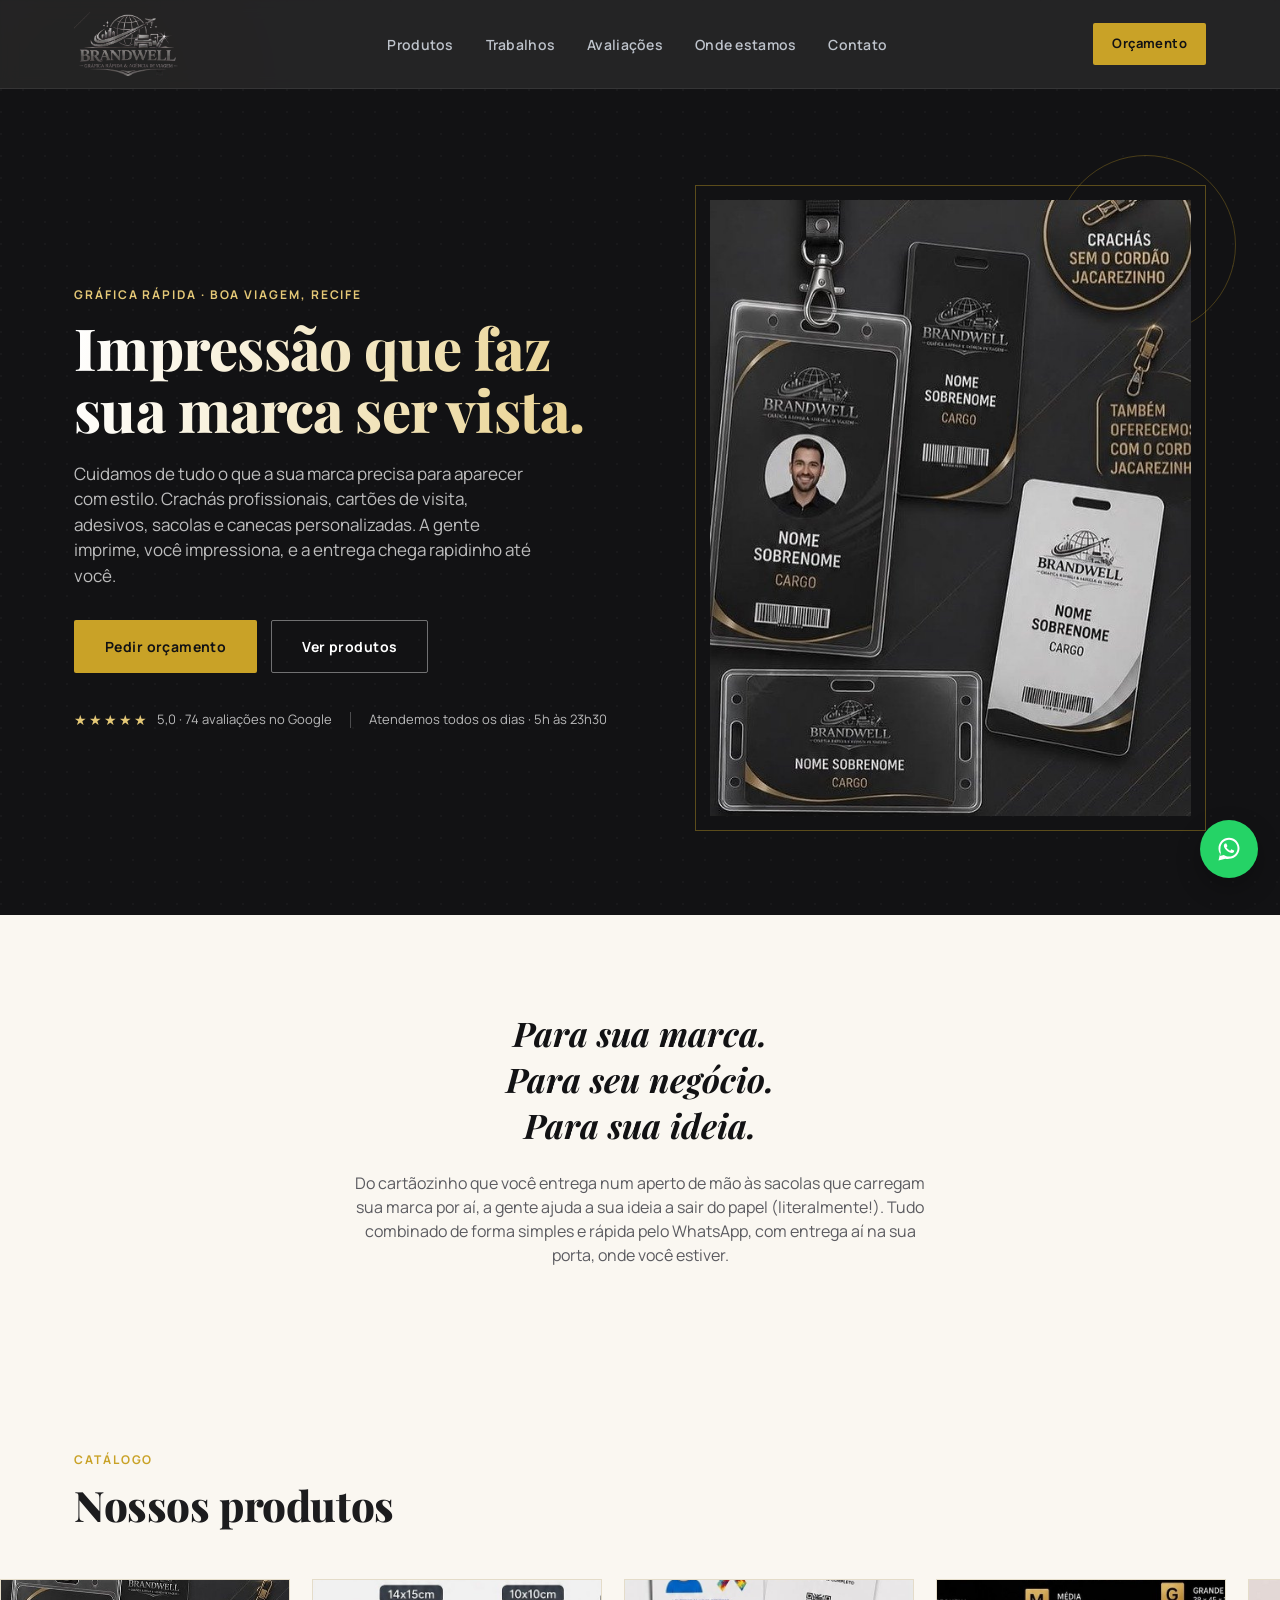
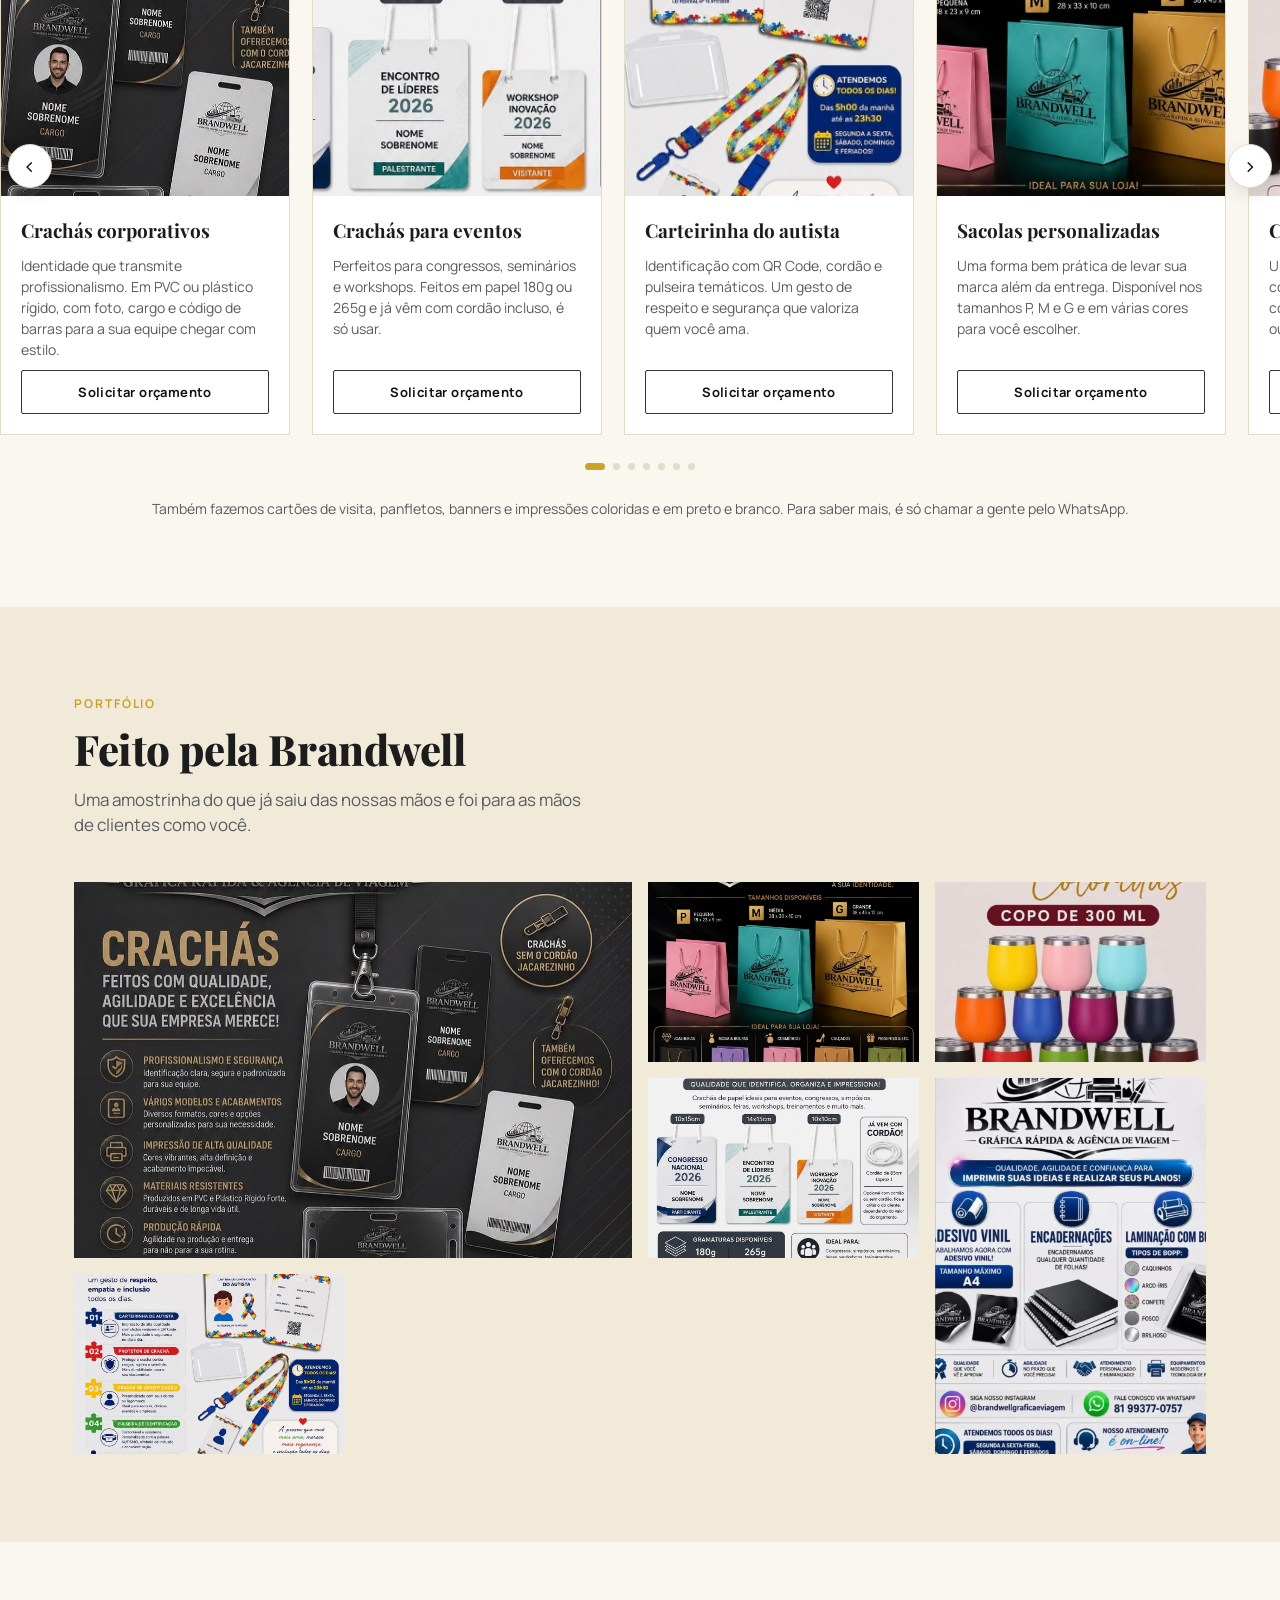
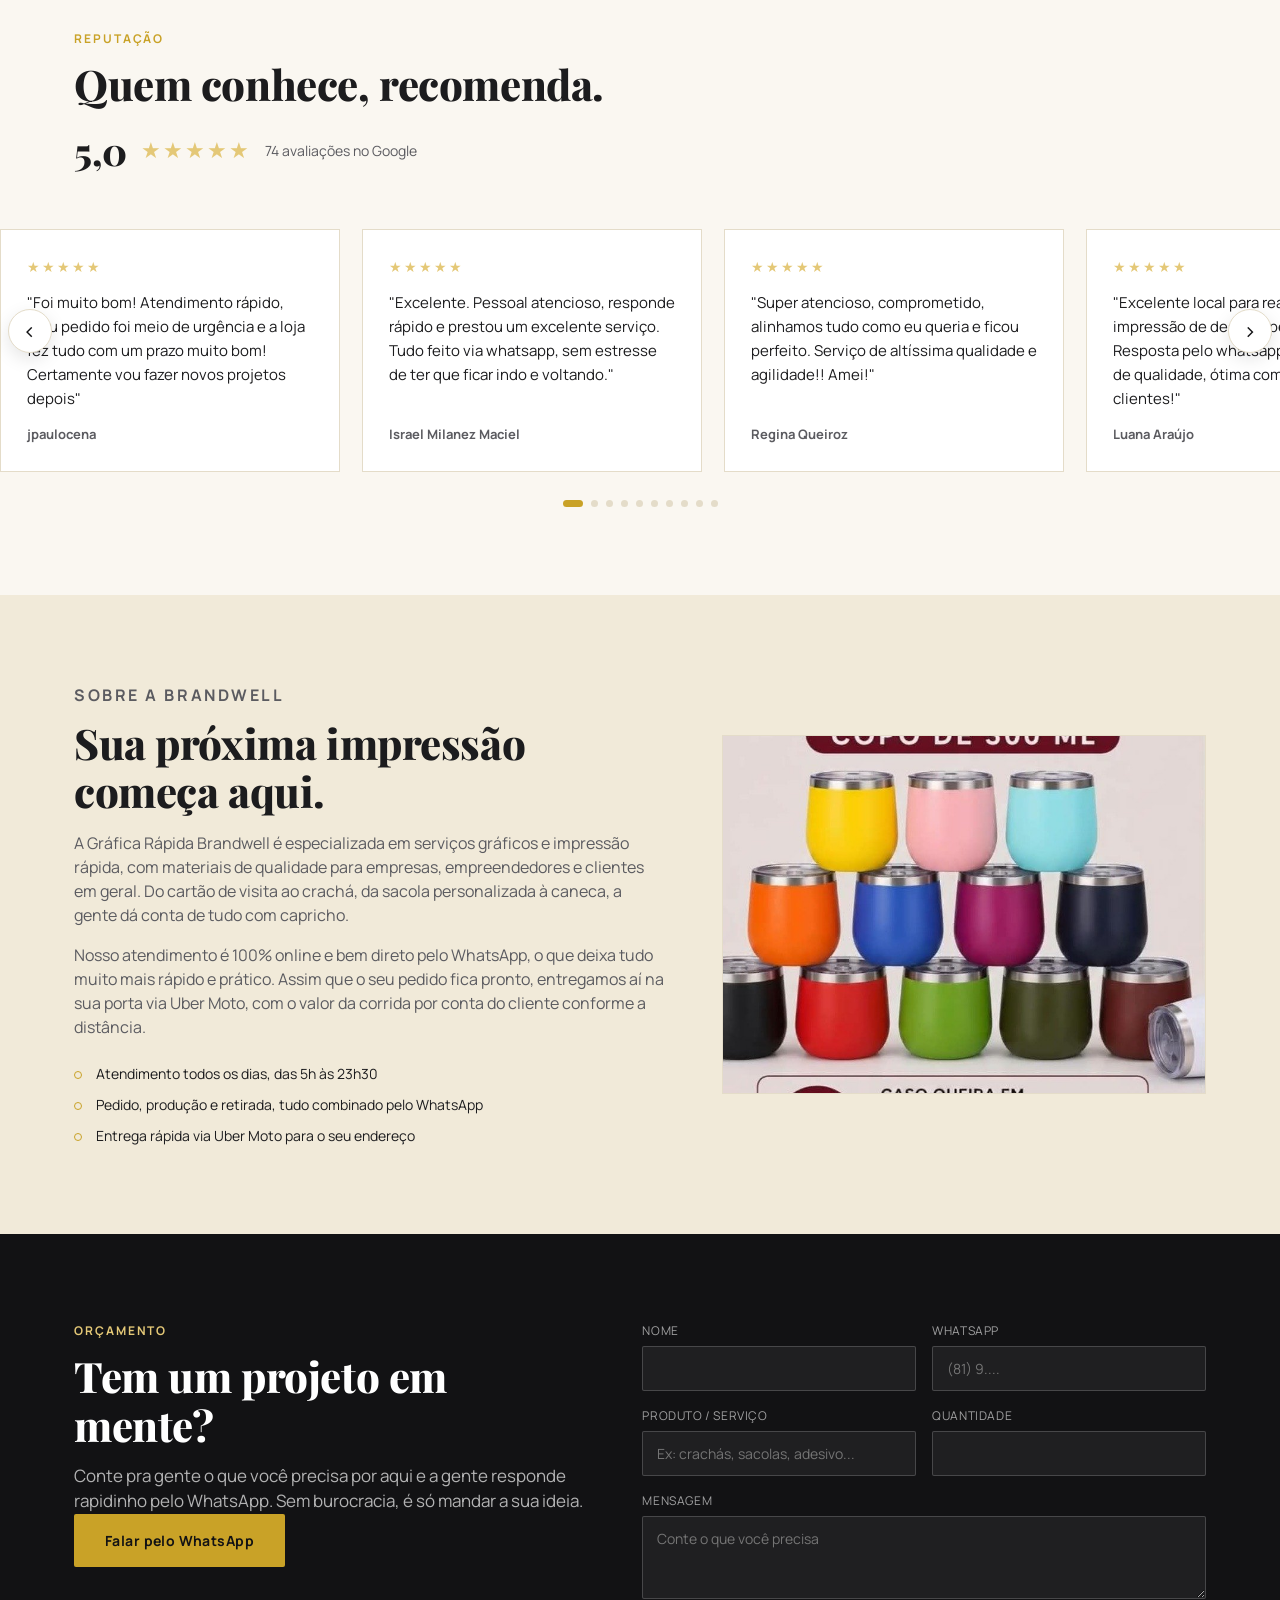
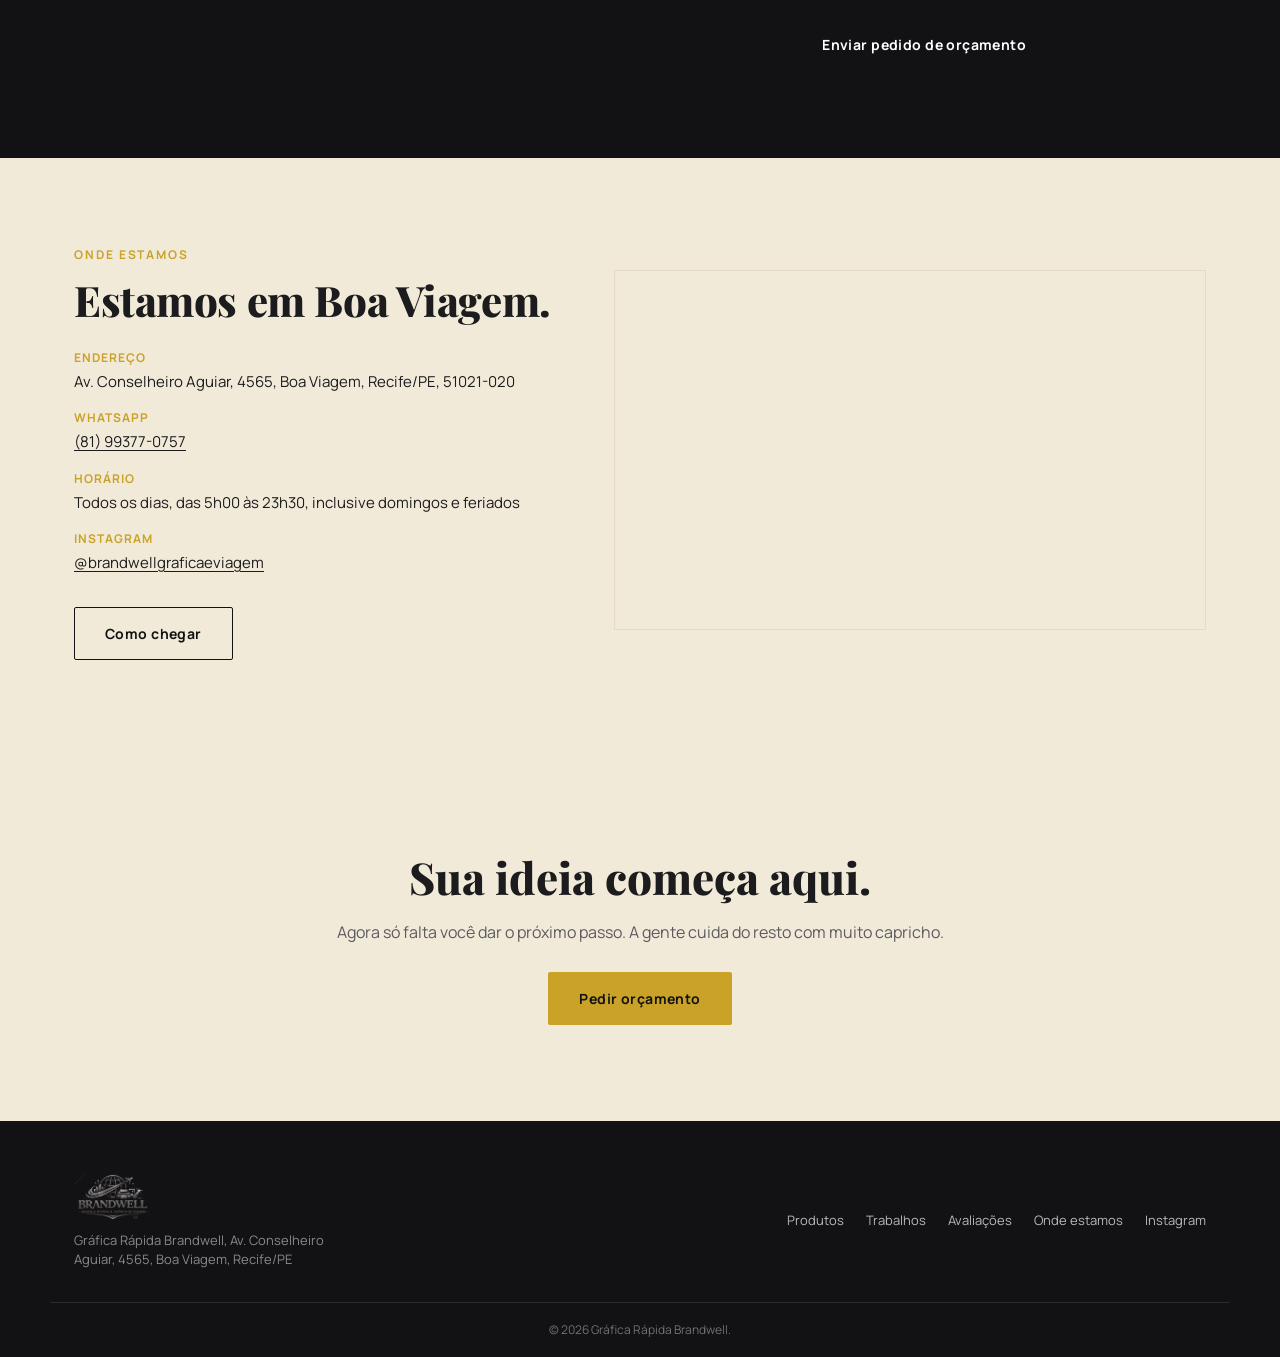
==== index.html @ 077b3e42 "Add files via upload" ====
<!DOCTYPE html>
<html lang="pt-BR">
<head>
<meta charset="UTF-8">
<meta name="viewport" content="width=device-width, initial-scale=1.0">
<title>Gráfica Rápida Brandwell | Gráfica em Recife</title>
<meta name="description" content="Gráfica Rápida Brandwell em Boa Viagem, Recife. Conheça nossos produtos, trabalhos e solicite seu orçamento pelo WhatsApp.">

<link rel="icon" type="image/jpeg" href="assets/favicon.jpg">
<link rel="preconnect" href="https://fonts.googleapis.com">
<link rel="preconnect" href="https://fonts.gstatic.com" crossorigin>
<link href="https://fonts.googleapis.com/css2?family=Playfair+Display:wght@600;700;800;900&family=Manrope:wght@400;500;600;700;800&display=swap" rel="stylesheet">
<link rel="stylesheet" href="style.css">
</head>
<body>

<!-- ============ HEADER ============ -->
<header class="site-header" id="siteHeader">
  <div class="wrap header-inner">
    <a href="#topo" class="brand">
      <img src="assets/logo.png" alt="Brandwell — Gráfica Rápida" class="brand-mark">
    </a>

    <nav class="main-nav" id="mainNav">
      <a href="#produtos">Produtos</a>
      <a href="#trabalhos">Trabalhos</a>
      <a href="#avaliacoes">Avaliações</a>
      <a href="#localizacao">Onde estamos</a>
      <a href="#contato">Contato</a>
    </nav>

    <div class="header-actions">
      <a class="btn btn-gold btn-sm" id="headerCta" href="#" target="_blank" rel="noopener">Orçamento</a>
      <button class="nav-toggle" id="navToggle" aria-label="Abrir menu" aria-expanded="false">
        <span></span><span></span><span></span>
      </button>
    </div>
  </div>
</header>

<!-- ============ FUNDO ANIMADO (efeitos sutis em todo o site) ============ -->
<div class="bgfx" aria-hidden="true">
  <span class="bgfx-blob bgfx-blob-1"></span>
  <span class="bgfx-blob bgfx-blob-2"></span>
  <span class="bgfx-blob bgfx-blob-3"></span>
  <span class="bgfx-dot"></span>
  <span class="bgfx-dot" style="--d:1"></span>
  <span class="bgfx-dot" style="--d:2"></span>
  <span class="bgfx-dot" style="--d:3"></span>
  <span class="bgfx-dot" style="--d:4"></span>
  <span class="bgfx-dot" style="--d:5"></span>
  <span class="bgfx-dot" style="--d:6"></span>
  <span class="bgfx-dot" style="--d:7"></span>
  <span class="bgfx-dot" style="--d:8"></span>
  <span class="bgfx-dot" style="--d:9"></span>
  <span class="bgfx-dot" style="--d:10"></span>
  <span class="bgfx-dot" style="--d:11"></span>
  <span class="bgfx-dot" style="--d:12"></span>
  <span class="bgfx-dot" style="--d:13"></span>
  <span class="bgfx-dot" style="--d:14"></span>
  <span class="bgfx-dot" style="--d:15"></span>
</div>

<main id="topo">

  <!-- ============ HERO ============ -->
  <section class="hero">
    <div class="hero-texture" aria-hidden="true"></div>
    <div class="wrap hero-inner">
      <div class="hero-copy reveal">
        <p class="eyebrow eyebrow-light">Gráfica Rápida · Boa Viagem, Recife</p>
        <h1 class="hero-title">Impressão que faz<br>sua marca ser vista.</h1>
        <p class="hero-sub">Cuidamos de tudo o que a sua marca precisa para aparecer com estilo. Crachás profissionais, cartões de visita, adesivos, sacolas e canecas personalizadas. A gente imprime, você impressiona, e a entrega chega rapidinho até você.</p>
        <div class="hero-ctas">
          <a href="#" class="btn btn-gold" id="heroCtaPrimary" target="_blank" rel="noopener">Pedir orçamento</a>
          <a href="#produtos" class="btn btn-outline-light">Ver produtos</a>
        </div>
        <div class="hero-meta">
          <div class="hero-meta-item">
            <span class="stars" aria-hidden="true">★★★★★</span>
            <span>5,0 · 74 avaliações no Google</span>
          </div>
          <div class="hero-meta-divider" aria-hidden="true"></div>
          <div class="hero-meta-item">Atendemos todos os dias · 5h às 23h30</div>
        </div>
      </div>

      <div class="hero-visual reveal" aria-hidden="true">
        <div class="hero-visual-frame">
          <img src="assets/prod-crachas.jpg" alt="">
        </div>
        <span class="hero-swoosh"></span>
      </div>
    </div>
  </section>

  <!-- ============ NARRATIVA ============ -->
  <section class="narrative">
    <div class="wrap narrative-inner reveal">
      <h2 class="narrative-title">Para sua marca.<br>Para seu negócio.<br>Para sua ideia.</h2>
      <p class="narrative-text">Do cartãozinho que você entrega num aperto de mão às sacolas que carregam sua marca por aí, a gente ajuda a sua ideia a sair do papel (literalmente!). Tudo combinado de forma simples e rápida pelo WhatsApp, com entrega aí na sua porta, onde você estiver.</p>
    </div>
  </section>

  <!-- ============ PRODUTOS ============ -->
  <section class="section" id="produtos">
    <div class="wrap">
      <div class="section-head reveal">
        <p class="eyebrow">Catálogo</p>
        <h2 class="section-title">Nossos produtos</h2>
      </div>
    </div>

    <div class="carousel reveal" id="productCarousel">
      <div class="carousel-track" id="productTrack">

<article class="product-card">
          <div class="product-photo"><img src="assets/prod-crachas.jpg" alt="Crachás corporativos personalizados Brandwell" loading="lazy"></div>
          <div class="product-body">
            <h3>Crachás corporativos</h3>
            <p>Identidade que transmite profissionalismo. Em PVC ou plástico rígido, com foto, cargo e código de barras para a sua equipe chegar com estilo.</p>
            <button class="btn btn-line product-cta" data-produto="Crachás corporativos" data-msg="Olá! Gostaria de solicitar um orçamento para crachás corporativos.">Solicitar orçamento</button>
          </div>
        </article>

<article class="product-card">
          <div class="product-photo"><img src="assets/prod-crachas-eventos.jpg" alt="Crachás para eventos e congressos Brandwell" loading="lazy"></div>
          <div class="product-body">
            <h3>Crachás para eventos</h3>
            <p>Perfeitos para congressos, seminários e workshops. Feitos em papel 180g ou 265g e já vêm com cordão incluso, é só usar.</p>
            <button class="btn btn-line product-cta" data-produto="Crachás para eventos e congressos" data-msg="Olá! Gostaria de solicitar um orçamento para crachás de eventos e congressos.">Solicitar orçamento</button>
          </div>
        </article>

<article class="product-card">
          <div class="product-photo"><img src="assets/prod-inclusao.jpg" alt="Carteirinha do autista e crachás de inclusão Brandwell" loading="lazy"></div>
          <div class="product-body">
            <h3>Carteirinha do autista</h3>
            <p>Identificação com QR Code, cordão e pulseira temáticos. Um gesto de respeito e segurança que valoriza quem você ama.</p>
            <button class="btn btn-line product-cta" data-produto="Carteirinha do autista / crachá de inclusão" data-msg="Olá! Gostaria de solicitar um orçamento para carteirinha do autista.">Solicitar orçamento</button>
          </div>
        </article>

<article class="product-card">
          <div class="product-photo"><img src="assets/prod-sacolas.jpg" alt="Sacolas personalizadas Brandwell" loading="lazy"></div>
          <div class="product-body">
            <h3>Sacolas personalizadas</h3>
            <p>Uma forma bem prática de levar sua marca além da entrega. Disponível nos tamanhos P, M e G e em várias cores para você escolher.</p>
            <button class="btn btn-line product-cta" data-produto="Sacolas personalizadas" data-msg="Olá! Gostaria de solicitar um orçamento para sacolas personalizadas.">Solicitar orçamento</button>
          </div>
        </article>

        <article class="product-card">
          <div class="product-photo"><img src="assets/prod-canecas.jpg" alt="Canecas e copos personalizados Brandwell" loading="lazy"></div>
          <div class="product-body">
<h3>Canecas &amp; copos 300ml</h3>
            <p>Uma lembrança da sua marca que continua presente muito depois da compra. Em várias cores, com nome ou logo, do jeito que você quiser.</p>
            <button class="btn btn-line product-cta" data-produto="Canecas e copos personalizados" data-msg="Olá! Gostaria de solicitar um orçamento para canecas personalizadas.">Solicitar orçamento</button>
          </div>
        </article>

        <article class="product-card">
          <div class="product-photo"><img src="assets/prod-adesivo.jpg" alt="Adesivo vinil Brandwell" loading="lazy"></div>
          <div class="product-body">
<h3>Adesivo vinil</h3>
            <p>Para apresentar sua marca logo no primeiro contato. Vai até o tamanho A4 e tem um acabamento de qualidade que faz diferença.</p>
            <button class="btn btn-line product-cta" data-produto="Adesivo vinil" data-msg="Olá! Gostaria de solicitar um orçamento para adesivos.">Solicitar orçamento</button>
          </div>
        </article>

        <article class="product-card">
          <div class="product-photo"><img src="assets/prod-encadernacao.jpg" alt="Encadernação e laminação BOPP Brandwell" loading="lazy"></div>
          <div class="product-body">
<h3>Encadernação &amp; laminação</h3>
            <p>Encadernamos qualquer quantidade de folhas, seja qual for a sua necessidade. E ainda finalizamos com laminação BOPP fosca, brilhosa ou especial.</p>
            <button class="btn btn-line product-cta" data-produto="Encadernação e laminação BOPP" data-msg="Olá! Gostaria de solicitar um orçamento para encadernação e laminação.">Solicitar orçamento</button>
          </div>
        </article>

      </div>

      <button class="carousel-arrow carousel-arrow-prev" id="prodPrev" aria-label="Produto anterior">‹</button>
      <button class="carousel-arrow carousel-arrow-next" id="prodNext" aria-label="Próximo produto">›</button>
    </div>
    <div class="carousel-dots" id="productDots"></div>

    <div class="wrap">
      <p class="also-print reveal">Também fazemos cartões de visita, panfletos, banners e impressões coloridas e em preto e branco. Para saber mais, é só chamar a gente pelo WhatsApp.</p>
    </div>
  </section>

  <!-- ============ TRABALHOS ============ -->
  <section class="section section-alt" id="trabalhos">
    <div class="wrap">
      <div class="section-head reveal">
        <p class="eyebrow">Portfólio</p>
        <h2 class="section-title">Feito pela Brandwell</h2>
        <p class="section-lead">Uma amostrinha do que já saiu das nossas mãos e foi para as mãos de clientes como você.</p>
      </div>

      <div class="gallery reveal" id="gallery">
        <button class="gallery-item gallery-item-big" data-full="assets/port-crachas-corp.jpg">
          <img src="assets/port-crachas-corp.jpg" alt="Crachás corporativos Brandwell" loading="lazy">
        </button>
        <button class="gallery-item" data-full="assets/port-sacolas.jpg">
          <img src="assets/port-sacolas.jpg" alt="Sacolas personalizadas Brandwell" loading="lazy">
        </button>
        <button class="gallery-item" data-full="assets/port-canecas.jpg">
          <img src="assets/port-canecas.jpg" alt="Canecas coloridas Brandwell" loading="lazy">
        </button>
        <button class="gallery-item" data-full="assets/port-crachas-eventos.jpg">
          <img src="assets/port-crachas-eventos.jpg" alt="Crachás de eventos Brandwell" loading="lazy">
        </button>
        <button class="gallery-item gallery-item-tall" data-full="assets/port-vinil-encad.jpg">
          <img src="assets/port-vinil-encad.jpg" alt="Adesivo vinil e encadernação Brandwell" loading="lazy">
        </button>
        <button class="gallery-item" data-full="assets/port-inclusao.jpg">
          <img src="assets/port-inclusao.jpg" alt="Produtos de inclusão Brandwell" loading="lazy">
        </button>
      </div>
    </div>
  </section>

  <!-- ============ AVALIAÇÕES ============ -->
  <section class="section reviews" id="avaliacoes">
    <div class="wrap">
      <div class="section-head reveal">
        <p class="eyebrow">Reputação</p>
        <h2 class="section-title">Quem conhece, recomenda.</h2>
        <div class="reviews-score">
          <span class="reviews-score-number">5,0</span>
          <span class="stars stars-lg" aria-hidden="true">★★★★★</span>
          <span class="reviews-score-count">74 avaliações no Google</span>
        </div>
      </div>
    </div>

    <div class="carousel reveal" id="reviewCarousel">
      <div class="carousel-track" id="reviewTrack">

        <article class="review-card">
          <span class="stars" aria-hidden="true">★★★★★</span>
          <p>"Foi muito bom! Atendimento rápido, meu pedido foi meio de urgência e a loja fez tudo com um prazo muito bom! Certamente vou fazer novos projetos depois"</p>
          <p class="review-name">jpaulocena</p>
        </article>

        <article class="review-card">
          <span class="stars" aria-hidden="true">★★★★★</span>
          <p>"Excelente. Pessoal atencioso, responde rápido e prestou um excelente serviço. Tudo feito via whatsapp, sem estresse de ter que ficar indo e voltando."</p>
          <p class="review-name">Israel Milanez Maciel</p>
        </article>

        <article class="review-card">
          <span class="stars" aria-hidden="true">★★★★★</span>
          <p>"Super atencioso, comprometido, alinhamos tudo como eu queria e ficou perfeito. Serviço de altíssima qualidade e agilidade!! Amei!"</p>
          <p class="review-name">Regina Queiroz</p>
        </article>

        <article class="review-card">
          <span class="stars" aria-hidden="true">★★★★★</span>
          <p>"Excelente local para realização e impressão de designs personalizados! Resposta pelo whatsapp rápida e serviço de qualidade, ótima comunicação com os clientes!"</p>
          <p class="review-name">Luana Araújo</p>
        </article>

        <article class="review-card">
          <span class="stars" aria-hidden="true">★★★★★</span>
          <p>"Ótima gráfica! Foram super prestativos e tem um grande diferencial que funciona todos os dias da semana em um horário super estendido! Muito prático."</p>
          <p class="review-name">Duda Avellar</p>
        </article>

        <article class="review-card">
          <span class="stars" aria-hidden="true">★★★★★</span>
          <p>"Maravilhoso! Foi rápido, a impressão ficou perfeita, salvou o dia da feira de ciências do meu filho! E o melhor: muito simpático!"</p>
          <p class="review-name">Michelina Viana</p>
        </article>

        <article class="review-card">
          <span class="stars" aria-hidden="true">★★★★★</span>
          <p>"Preciso deixar registrado aqui meu agradecimento. Essa gráfica literalmente me salvou num domingo! Atendimento rápido, qualidade top e muita atenção com o cliente."</p>
          <p class="review-name">Thauany Silva</p>
        </article>

        <article class="review-card">
          <span class="stars" aria-hidden="true">★★★★★</span>
          <p>"Precisei imprimir uns adesivos para minha loja e, mesmo após o horário de funcionamento, a gráfica me socorreu. Ótimo atendimento!!!!"</p>
          <p class="review-name">Letycia Moretto</p>
        </article>

        <article class="review-card">
          <span class="stars" aria-hidden="true">★★★★★</span>
          <p>"Gente! Simplesmente trabalho incrível!!! Além da qualidade do material o atendimento é rápido e assertivo, com certeza retornarei."</p>
          <p class="review-name">Graziele Brito · GB Festas &amp; Eventos</p>
        </article>

        <article class="review-card">
          <span class="stars" aria-hidden="true">★★★★★</span>
          <p>"AMEIIII, ele salvou meu TCC hahaha. Deus abençoe!"</p>
          <p class="review-name">Laura Pinheiro</p>
        </article>

      </div>
      <button class="carousel-arrow carousel-arrow-prev" id="revPrev" aria-label="Avaliação anterior">‹</button>
      <button class="carousel-arrow carousel-arrow-next" id="revNext" aria-label="Próxima avaliação">›</button>
    </div>
    <div class="carousel-dots" id="reviewDots"></div>
  </section>

  <!-- ============ SOBRE ============ -->
  <section class="section-alt about" id="sobre">
    <div class="wrap about-inner reveal">
      <div class="about-copy">
        <p class="eyebrow">Sobre a Brandwell</p>
        <h2 class="section-title">Sua próxima impressão começa aqui.</h2>
        <p>A Gráfica Rápida Brandwell é especializada em serviços gráficos e impressão rápida, com materiais de qualidade para empresas, empreendedores e clientes em geral. Do cartão de visita ao crachá, da sacola personalizada à caneca, a gente dá conta de tudo com capricho.</p>
        <p>Nosso atendimento é 100% online e bem direto pelo WhatsApp, o que deixa tudo muito mais rápido e prático. Assim que o seu pedido fica pronto, entregamos aí na sua porta via Uber Moto, com o valor da corrida por conta do cliente conforme a distância.</p>
        <ul class="about-list">
          <li>Atendimento todos os dias, das 5h às 23h30</li>
          <li>Pedido, produção e retirada, tudo combinado pelo WhatsApp</li>
          <li>Entrega rápida via Uber Moto para o seu endereço</li>
        </ul>
      </div>
      <div class="about-visual">
        <img src="assets/prod-canecas.jpg" alt="Produtos personalizados Brandwell" loading="lazy">
      </div>
    </div>
  </section>

  <!-- ============ ORÇAMENTO ============ -->
  <section class="section quote" id="contato">
    <div class="wrap quote-inner">
      <div class="quote-copy reveal">
        <p class="eyebrow">Orçamento</p>
        <h2 class="section-title">Tem um projeto em mente?</h2>
        <p class="section-lead">Conte pra gente o que você precisa por aqui e a gente responde rapidinho pelo WhatsApp. Sem burocracia, é só mandar a sua ideia.</p>
        <a href="#" class="btn btn-gold" id="quoteWhatsBtn" target="_blank" rel="noopener">Falar pelo WhatsApp</a>
      </div>

      <form class="quote-form reveal" id="quoteForm">
        <div class="field">
          <label for="qName">Nome</label>
          <input type="text" id="qName" name="nome" required autocomplete="name">
        </div>
        <div class="field">
          <label for="qWhats">WhatsApp</label>
          <input type="tel" id="qWhats" name="whatsapp" required autocomplete="tel" placeholder="(81) 9....">
        </div>
        <div class="field">
          <label for="qProduto">Produto / serviço</label>
          <input type="text" id="qProduto" name="produto" placeholder="Ex: crachás, sacolas, adesivo...">
        </div>
        <div class="field">
          <label for="qQtd">Quantidade</label>
          <input type="text" id="qQtd" name="quantidade">
        </div>
        <div class="field field-full">
          <label for="qMsg">Mensagem</label>
          <textarea id="qMsg" name="mensagem" rows="3" placeholder="Conte o que você precisa"></textarea>
        </div>
        <button type="submit" class="btn btn-dark field-full">Enviar pedido de orçamento</button>
      </form>
    </div>
  </section>

  <!-- ============ LOCALIZAÇÃO ============ -->
  <section class="section-alt location" id="localizacao">
    <div class="wrap location-inner">
      <div class="location-copy reveal">
        <p class="eyebrow">Onde estamos</p>
        <h2 class="section-title">Estamos em Boa Viagem.</h2>
        <ul class="location-list">
          <li>
            <strong>Endereço</strong>
            <span>Av. Conselheiro Aguiar, 4565, Boa Viagem, Recife/PE, 51021-020</span>
          </li>
          <li>
            <strong>WhatsApp</strong>
            <span><a href="#" id="locWhatsLink" target="_blank" rel="noopener">(81) 99377-0757</a></span>
          </li>
          <li>
            <strong>Horário</strong>
            <span>Todos os dias, das 5h00 às 23h30, inclusive domingos e feriados</span>
          </li>
          <li>
            <strong>Instagram</strong>
            <span><a href="https://www.instagram.com/brandwellgraficaeviagem" target="_blank" rel="noopener">@brandwellgraficaeviagem</a></span>
          </li>
        </ul>
        <a class="btn btn-outline-dark" id="mapsLink" target="_blank" rel="noopener">Como chegar</a>
      </div>
      <div class="location-map reveal">
        <iframe
          title="Mapa — Gráfica Rápida Brandwell"
          src="https://www.google.com/maps?q=Av.+Conselheiro+Aguiar,+4565+Boa+Viagem+Recife+PE+51021-020&output=embed"
          loading="lazy"
          referrerpolicy="no-referrer-when-downgrade">
        </iframe>
      </div>
    </div>
  </section>

  <!-- ============ CTA FINAL ============ -->
  <section class="final-cta">
    <div class="wrap final-cta-inner reveal">
      <h2>Sua ideia começa aqui.</h2>
      <p>Agora só falta você dar o próximo passo. A gente cuida do resto com muito capricho.</p>
      <a href="#" class="btn btn-gold" id="finalCtaBtn" target="_blank" rel="noopener">Pedir orçamento</a>
    </div>
  </section>

</main>

<!-- ============ FOOTER ============ -->
<footer class="site-footer">
  <div class="wrap footer-inner">
    <div class="footer-brand">
      <img src="assets/logo.png" alt="Brandwell" class="footer-logo">
      <p>Gráfica Rápida Brandwell, Av. Conselheiro Aguiar, 4565, Boa Viagem, Recife/PE</p>
    </div>
    <nav class="footer-nav">
      <a href="#produtos">Produtos</a>
      <a href="#trabalhos">Trabalhos</a>
      <a href="#avaliacoes">Avaliações</a>
      <a href="#localizacao">Onde estamos</a>
      <a href="https://www.instagram.com/brandwellgraficaeviagem" target="_blank" rel="noopener">Instagram</a>
    </nav>
  </div>
  <div class="wrap footer-bottom">
    <span>&copy; <span id="year"></span> Gráfica Rápida Brandwell.</span>
  </div>
</footer>

<!-- WhatsApp flutuante -->
<a href="#" class="whats-float" id="whatsFloat" target="_blank" rel="noopener" aria-label="Falar no WhatsApp">
  <svg viewBox="0 0 32 32" width="28" height="28" fill="currentColor" aria-hidden="true"><path d="M16.02 3C9.4 3 4 8.37 4 15c0 2.34.66 4.53 1.8 6.4L4 29l7.8-1.75A11.9 11.9 0 0 0 16.02 27C22.65 27 28 21.63 28 15S22.65 3 16.02 3Zm0 21.7c-2.02 0-3.9-.58-5.5-1.58l-.4-.24-4.36.98.95-4.25-.26-.42A9.6 9.6 0 0 1 6.3 15c0-5.36 4.37-9.7 9.72-9.7 5.36 0 9.72 4.34 9.72 9.7 0 5.36-4.36 9.7-9.72 9.7Zm5.34-7.27c-.29-.15-1.73-.85-2-.95-.27-.1-.47-.15-.66.15-.2.29-.76.95-.93 1.15-.17.2-.34.22-.63.07-.29-.15-1.23-.45-2.34-1.44-.87-.77-1.45-1.72-1.62-2.01-.17-.29-.02-.45.13-.6.13-.13.29-.34.44-.51.15-.17.2-.29.29-.49.1-.2.05-.37-.02-.51-.07-.15-.66-1.58-.9-2.17-.24-.57-.48-.49-.66-.5h-.56c-.2 0-.51.07-.78.37-.27.29-1.02 1-1.02 2.43 0 1.43 1.04 2.81 1.19 3 .15.2 2.05 3.13 4.97 4.39.69.3 1.23.48 1.65.61.69.22 1.32.19 1.82.11.55-.08 1.73-.71 1.98-1.39.24-.68.24-1.27.17-1.39-.07-.13-.26-.2-.55-.34Z"/></svg>
</a>

<!-- Lightbox -->
<div class="lightbox" id="lightbox">
  <button class="lightbox-close" id="lightboxClose" aria-label="Fechar">&times;</button>
  <img id="lightboxImg" src="" alt="">
</div>

<script src="script.js"></script>
</body>
</html>
---- style.css ----
/* =========================================================
   BRANDWELL — Gráfica Rápida
   Tokens: ink #121214 · paper #FAF7F1 · gold #C9A227 · silver #B9BEC6
   Display: Playfair Display · Body: Manrope
========================================================= */

:root{
  --ink: #121214;
  --ink-soft: #232327;
  --paper: #FAF7F1;
  --paper-2: #F1EAD9;
  --gold: #C9A227;
  --gold-light: #E4C877;
  --silver: #BEC3CB;
  --text: #1C1C1E;
  --text-soft: #5B5B60;
  --line: #E4DCC9;
  --line-dark: #34343A;

  --serif: "Playfair Display", Georgia, serif;
  --sans: "Manrope", -apple-system, BlinkMacSystemFont, "Segoe UI", sans-serif;

  --maxw: 1180px;
  --radius: 4px;
}

*,*::before,*::after{ box-sizing:border-box; }
html{ scroll-behavior:smooth; }
@media (prefers-reduced-motion: reduce){
  html{ scroll-behavior:auto; }
  *{ animation-duration:0.001ms !important; animation-iteration-count:1 !important; transition-duration:0.001ms !important; scroll-behavior:auto !important; }
}

body{
  margin:0;
  font-family:var(--sans);
  color:var(--text);
  background:var(--paper);
  -webkit-font-smoothing:antialiased;
  line-height:1.5;
}
main, .site-header, .site-footer{ position:relative; z-index:1; }

img{ max-width:100%; display:block; }
a{ color:inherit; text-decoration:none; }
button{ font-family:inherit; cursor:pointer; }

.wrap{
  max-width:var(--maxw);
  margin:0 auto;
  padding:0 24px;
}

/* ---------- Typography helpers ---------- */
.eyebrow{
  font-family:var(--sans);
  font-size:12px;
  font-weight:700;
  letter-spacing:.16em;
  text-transform:uppercase;
  color:var(--gold);
  margin:0 0 12px;
}
.eyebrow-light{ color:var(--gold-light); }

.section-title{
  font-family:var(--serif);
  font-weight:800;
  font-size:clamp(28px,4vw,42px);
  line-height:1.15;
  margin:0 0 14px;
  letter-spacing:-0.01em;
}
.section-lead{
  font-size:17px;
  color:var(--text-soft);
  max-width:52ch;
  margin:0;
}

.section-head{ margin-bottom:44px; }

.section{ padding:88px 0; }
.section-alt{ padding:88px 0; background:var(--paper-2); }

/* ---------- Buttons ---------- */
.btn{
  display:inline-flex;
  align-items:center;
  justify-content:center;
  gap:8px;
  padding:15px 30px;
  font-size:14px;
  font-weight:700;
  letter-spacing:.03em;
  border-radius:2px;
  border:1px solid transparent;
  transition:transform .18s ease, background .18s ease, color .18s ease, border-color .18s ease;
  white-space:nowrap;
}
.btn:hover{ transform:translateY(-2px); }
.btn-sm{ padding:10px 18px; font-size:13px; }

.btn-gold{ background:var(--gold); color:var(--ink); }
.btn-gold:hover{ background:var(--gold-light); }

.btn-outline-light{ border-color:rgba(255,255,255,.4); color:#fff; }
.btn-outline-light:hover{ border-color:#fff; background:rgba(255,255,255,.08); }

.btn-outline-dark{ border-color:var(--ink); color:var(--ink); }
.btn-outline-dark:hover{ background:var(--ink); color:#fff; }

.btn-line{ border-color:var(--line-dark); color:var(--ink); background:transparent; width:100%; padding:12px 20px; font-size:13px; }
.btn-line:hover{ background:var(--ink); color:#fff; border-color:var(--ink); }

.btn-dark{ background:var(--ink); color:#fff; }
.btn-dark:hover{ background:#000; }

/* ---------- Header ---------- */
.site-header{
  position:sticky; top:0; z-index:100;
  background:rgba(18,18,20,.92);
  backdrop-filter:blur(8px);
  border-bottom:1px solid rgba(255,255,255,.08);
  transition:box-shadow .2s ease;
}
.site-header.scrolled{ box-shadow:0 8px 24px rgba(0,0,0,.25); }

.header-inner{
  display:flex; align-items:center; justify-content:space-between;
  height:88px;
}

/* ---------- Logo (estilo próprio e independente) ---------- */
.brand{
  display:inline-flex;
  align-items:center;
  flex-shrink:0;
  line-height:0;
}
.brand-mark{
  height:64px;          /* logo maior */
  width:auto;
  display:block;
  object-fit:contain;   /* mantém a proporção */
  transition:transform .25s ease;
}
.brand-mark:hover{ transform:scale(1.05); }

.main-nav{ display:flex; gap:32px; }
.main-nav a{
  color:var(--silver);
  font-size:14px; font-weight:600;
  letter-spacing:.02em;
  transition:color .15s ease;
}
.main-nav a:hover{ color:#fff; }

.header-actions{ display:flex; align-items:center; gap:16px; }

.nav-toggle{
  display:none;
  flex-direction:column; gap:5px;
  background:none; border:none; padding:6px;
}
.nav-toggle span{ width:22px; height:2px; background:#fff; display:block; }

/* ---------- Hero ---------- */
.hero{
  position:relative;
  background:var(--ink);
  color:#fff;
  overflow:hidden;
  padding:96px 0 84px;
}
.hero-texture{
  position:absolute; inset:0;
  background-image:
    radial-gradient(circle at 1px 1px, rgba(255,255,255,.06) 1px, transparent 0);
  background-size:22px 22px;
  opacity:.5;
  pointer-events:none;
}
.hero-inner{
  position:relative;
  display:grid;
  grid-template-columns:1.05fr .95fr;
  gap:56px;
  align-items:center;
}
.hero-title{
  font-family:var(--serif);
  font-weight:800;
  font-size:clamp(34px,5vw,58px);
  line-height:1.08;
  margin:0 0 20px;
  letter-spacing:-0.01em;
}
.hero-sub{
  font-size:17px;
  color:rgba(255,255,255,.72);
  max-width:46ch;
  margin:0 0 32px;
}
.hero-ctas{ display:flex; gap:14px; flex-wrap:wrap; margin-bottom:36px; }

.hero-meta{ display:flex; align-items:center; gap:18px; flex-wrap:wrap; font-size:13px; color:rgba(255,255,255,.7); }
.hero-meta-item{ display:flex; align-items:center; gap:8px; }
.hero-meta-divider{ width:1px; height:16px; background:rgba(255,255,255,.25); }

.stars{ color:var(--gold-light); letter-spacing:2px; font-size:14px; }
.stars-lg{ font-size:22px; }

.hero-visual{ position:relative; }
.hero-visual-frame{
  border:1px solid rgba(201,162,39,.4);
  padding:14px;
  position:relative;
  z-index:2;
}
.hero-visual-frame img{ width:100%; height:auto; }
.hero-swoosh{
  position:absolute;
  right:-30px; top:-30px;
  width:180px; height:180px;
  border:1px solid rgba(201,162,39,.3);
  border-radius:50%;
  z-index:1;
}

/* ---------- Narrative ---------- */
.narrative{ background:var(--paper); padding:96px 0; text-align:center; }
.narrative-inner{ max-width:620px; margin:0 auto; }
.narrative-title{
  font-family:var(--serif);
  font-weight:700;
  font-style:italic;
  font-size:clamp(24px,3.4vw,34px);
  line-height:1.35;
  margin:0 0 22px;
  color:var(--ink);
}
.narrative-text{ color:var(--text-soft); font-size:16px; margin:0; }

/* ---------- Carousel (shared) ---------- */
.carousel{ position:relative; }
.carousel-track{
  display:flex;
  gap:22px;
  overflow-x:auto;
  scroll-snap-type:x mandatory;
  padding:6px 24px 20px;
  scrollbar-width:none;
}
.carousel-track::-webkit-scrollbar{ display:none; }

.carousel-arrow{
  position:absolute; top:40%; transform:translateY(-50%);
  width:44px; height:44px; border-radius:50%;
  background:#fff; border:1px solid var(--line);
  font-size:22px; color:var(--ink);
  display:flex; align-items:center; justify-content:center;
  box-shadow:0 6px 18px rgba(0,0,0,.1);
  z-index:5;
}
.carousel-arrow-prev{ left:8px; }
.carousel-arrow-next{ right:8px; }
.carousel-arrow:hover{ background:var(--ink); color:#fff; }

.carousel-dots{ display:flex; justify-content:center; gap:8px; margin-top:8px; }
.carousel-dots button{
  width:7px; height:7px; border-radius:50%;
  background:var(--line); border:none; padding:0;
}
.carousel-dots button.active{ background:var(--gold); width:20px; border-radius:4px; }

/* ---------- Products ---------- */
.product-card{
  flex:0 0 auto;
  width:290px;
  scroll-snap-align:start;
  background:#fff;
  border:1px solid var(--line);
  display:flex;
  flex-direction:column;
}
.product-photo{ aspect-ratio:4/3; overflow:hidden; background:var(--ink); }
.product-photo img{ width:100%; height:100%; object-fit:cover; }
.product-body{ padding:20px; display:flex; flex-direction:column; gap:10px; flex:1; }
.product-body h3{ font-family:var(--serif); font-size:19px; margin:0; }
.product-body p{ font-size:14px; color:var(--text-soft); margin:0; flex:1; }

.also-print{ text-align:center; color:var(--text-soft); font-size:14px; margin:28px 0 0; }
.also-print a{ color:var(--gold); font-weight:700; border-bottom:1px solid var(--gold); }

/* ---------- Gallery ---------- */
.gallery{
  display:grid;
  grid-template-columns:repeat(4,1fr);
  grid-auto-rows:180px;
  gap:16px;
}
.gallery-item{
  border:none; padding:0; background:var(--ink); overflow:hidden;
  grid-column:span 1; grid-row:span 1;
  position:relative;
}
.gallery-item img{ width:100%; height:100%; object-fit:cover; transition:transform .4s ease; }
.gallery-item:hover img{ transform:scale(1.05); }
.gallery-item-big{ grid-column:span 2; grid-row:span 2; }
.gallery-item-tall{ grid-row:span 2; }

/* ---------- Reviews ---------- */
.reviews-score{ display:flex; align-items:center; gap:14px; flex-wrap:wrap; margin-top:10px; }
.reviews-score-number{ font-family:var(--serif); font-weight:800; font-size:38px; }
.reviews-score-count{ color:var(--text-soft); font-size:14px; }

.review-card{
  flex:0 0 auto;
  width:340px;
  scroll-snap-align:start;
  background:#fff;
  border:1px solid var(--line);
  padding:26px;
  display:flex; flex-direction:column; gap:14px;
}
.review-card p:first-of-type{ font-size:15px; line-height:1.6; color:var(--text); margin:0; flex:1; }
.review-name{ font-size:13px; font-weight:700; color:var(--text-soft); margin:0 !important; }

/* ---------- About ---------- */
.about-inner{
  display:grid; grid-template-columns:1.1fr .9fr; gap:56px; align-items:center;
}
.about-copy p{ color:var(--text-soft); font-size:16px; }
.about-list{ list-style:none; padding:0; margin:24px 0 0; display:flex; flex-direction:column; gap:10px; }
.about-list li{
  padding-left:22px; position:relative; font-size:14px; color:var(--text);
}
.about-list li::before{
  content:""; position:absolute; left:0; top:8px;
  width:8px; height:8px; border:1px solid var(--gold); border-radius:50%;
}
.about-visual img{ width:100%; border:1px solid var(--line); }

/* ---------- Quote ---------- */
.quote{ background:var(--ink); color:#fff; }
.quote .eyebrow{ color:var(--gold-light); }
.quote .section-lead{ color:rgba(255,255,255,.68); }
.quote-inner{ display:grid; grid-template-columns:1fr 1.1fr; gap:56px; }
.quote-copy .section-title{ color:#fff; }

.quote-form{ display:grid; grid-template-columns:1fr 1fr; gap:16px; }
.field{ display:flex; flex-direction:column; gap:6px; }
.field-full{ grid-column:1/-1; }
.field label{ font-size:12px; letter-spacing:.05em; text-transform:uppercase; color:rgba(255,255,255,.6); }
.field input, .field textarea{
  background:rgba(255,255,255,.06);
  border:1px solid rgba(255,255,255,.18);
  color:#fff;
  padding:12px 14px;
  font-family:inherit;
  font-size:14px;
  border-radius:2px;
}
.field input:focus, .field textarea:focus{
  outline:2px solid var(--gold);
  outline-offset:1px;
  border-color:var(--gold);
}
.field textarea{ resize:vertical; }
.quote-form .btn{ margin-top:4px; }

/* ---------- Location ---------- */
.location-inner{ display:grid; grid-template-columns:.9fr 1.1fr; gap:56px; align-items:center; }
.location-list{ list-style:none; padding:0; margin:24px 0 32px; display:flex; flex-direction:column; gap:16px; }
.location-list li{ display:flex; flex-direction:column; gap:4px; font-size:15px; }
.location-list strong{ font-size:12px; letter-spacing:.08em; text-transform:uppercase; color:var(--gold); }
.location-list a{ text-decoration:underline; text-underline-offset:3px; }
.location-map iframe{ width:100%; height:360px; border:1px solid var(--line); }

/* ---------- Final CTA ---------- */
.final-cta{ background:var(--paper-2); padding:96px 0; text-align:center; }
.final-cta h2{ font-family:var(--serif); font-weight:800; font-size:clamp(28px,4vw,44px); margin:0 0 10px; }
.final-cta p{ color:var(--text-soft); margin:0 0 28px; }

/* ---------- Footer ---------- */
.site-footer{ background:var(--ink); color:rgba(255,255,255,.7); padding:52px 0 0; }
.footer-inner{ display:flex; justify-content:space-between; align-items:center; gap:24px; flex-wrap:wrap; padding-bottom:32px; }
.footer-logo{
  height:46px;          /* logo maior no rodapé */
  width:auto;
  display:block;
  object-fit:contain;
  margin-bottom:12px;
}
.footer-brand p{ font-size:13px; margin:0; max-width:36ch; color:rgba(255,255,255,.5); }
.footer-nav{ display:flex; gap:22px; flex-wrap:wrap; }
.footer-nav a{ font-size:13px; color:rgba(255,255,255,.7); }
.footer-nav a:hover{ color:#fff; }
.footer-bottom{
  border-top:1px solid rgba(255,255,255,.1);
  padding:18px 24px; font-size:12px; color:rgba(255,255,255,.4);
  text-align:center;
}

/* ---------- WhatsApp float ---------- */
.whats-float{
  position:fixed; right:22px; bottom:22px; z-index:200;
  width:58px; height:58px; border-radius:50%;
  background:#25D366; color:#fff;
  display:flex; align-items:center; justify-content:center;
  box-shadow:0 10px 24px rgba(0,0,0,.25);
  transition:transform .2s ease;
}
.whats-float:hover{ transform:scale(1.06); }

/* ---------- Lightbox ---------- */
.lightbox{
  position:fixed; inset:0; z-index:300;
  background:rgba(10,10,10,.92);
  display:none; align-items:center; justify-content:center;
  padding:40px;
}
.lightbox.open{ display:flex; }
.lightbox img{ max-width:100%; max-height:88vh; }
.lightbox-close{
  position:absolute; top:20px; right:24px;
  background:none; border:none; color:#fff; font-size:34px; line-height:1;
}

/* ---------- Reveal on scroll ---------- */
.reveal{ opacity:0; transform:translateY(16px); transition:opacity .6s ease, transform .6s ease; }
.reveal.in{ opacity:1; transform:none; }

/* =========================================================
   Micro-interações & efeitos
========================================================= */

/* Botões dourados com brilho ao passar o mouse */
.btn-gold{ position:relative; overflow:hidden; }
.btn-gold::after{
  content:"";
  position:absolute; top:0; left:-120%;
  width:60%; height:100%;
  background:linear-gradient(120deg, transparent, rgba(255,255,255,.5), transparent);
  transform:skewX(-20deg);
  transition:left .6s ease;
}
.btn-gold:hover::after{ left:130%; }

/* Título do hero com brilho animado no texto */
.hero-title{
  background:linear-gradient(100deg,#fff 0%, var(--gold-light) 45%, #fff 60%, rgba(255,255,255,.7) 100%);
  background-size:250% 100%;
  -webkit-background-clip:text;
  background-clip:text;
  -webkit-text-fill-color:transparent;
  color:#fff;
  animation:heroShine 6s linear infinite;
}
@keyframes heroShine{
  0%{ background-position:0% 0; }
  100%{ background-position:250% 0; }
}

/* Flutuação suave do visual do hero */
.hero-visual-frame{ animation:floaty 6s ease-in-out infinite; }
@keyframes floaty{
  0%,100%{ transform:translateY(0); }
  50%{ transform:translateY(-12px); }
}
.hero-swoosh{ animation:spin 26s linear infinite; }
@keyframes spin{ to{ transform:rotate(360deg); } }

/* Links do menu com sublinhado animado */
.main-nav a{ position:relative; }
.main-nav a::after{
  content:"";
  position:absolute; left:0; bottom:-4px;
  width:0; height:2px;
  background:var(--gold);
  transition:width .25s ease;
}
.main-nav a:hover::after{ width:100%; }

/* Cards de produto: elevação + zoom na foto */
.product-card, .review-card{ transition:transform .25s ease, box-shadow .25s ease; }
.product-card:hover, .review-card:hover{
  transform:translateY(-6px);
  box-shadow:0 18px 36px rgba(18,18,20,.14);
}
.product-card .product-photo img{ transition:transform .5s ease; }
.product-card:hover .product-photo img{ transform:scale(1.08); }

/* Galeria: vinheta com ícone ampliar no hover */
.gallery-item::after{
  content:"⤢";
  position:absolute; inset:0;
  display:flex; align-items:center; justify-content:center;
  font-size:26px; color:#fff;
  background:rgba(18,18,20,.35);
  opacity:0; transition:opacity .3s ease;
}
.gallery-item:hover::after{ opacity:1; }

/* Seta de carrossel: leve bounce */
.carousel-arrow{ transition:transform .2s ease, background .2s ease, color .2s ease; }
.carousel-arrow:hover{ transform:translateY(-50%) scale(1.1); }

/* Botão flutuante do WhatsApp com pulso */
.whats-float{ animation:pulse 2.4s ease-in-out infinite; }
@keyframes pulse{
  0%,100%{ box-shadow:0 10px 24px rgba(37,211,102,.35); }
  50%{ box-shadow:0 10px 24px rgba(37,211,102,.35), 0 0 0 12px rgba(37,211,102,.12); }
}

/* Reveal com leve stagger nas seções internas */
.reveal{ transition:opacity .7s cubic-bezier(.22,.61,.36,1), transform .7s cubic-bezier(.22,.61,.36,1); }

/* CTA final */
.final-cta .btn-gold::after{ left:-120%; }
.final-cta .btn-gold:hover::after{ left:130%; }

/* =========================================================
   Fundo animado — efeitos sutis em todo o site
========================================================= */

.bgfx{
  position:fixed;
  inset:0;
  z-index:0;
  pointer-events:none;
  overflow:hidden;
}
/* Camada de pontos finos por todo o site */
.bgfx::before{
  content:"";
  position:absolute; inset:0;
  background-image:
    radial-gradient(circle at 1px 1px, rgba(201,162,39,.10) 1px, transparent 0);
  background-size:26px 26px;
  opacity:.6;
}
/* Camada de linhas de grade bem suave */
.bgfx::after{
  content:"";
  position:absolute; inset:0;
  background-image:
    linear-gradient(rgba(18,18,20,.035) 1px, transparent 1px),
    linear-gradient(90deg, rgba(18,18,20,.035) 1px, transparent 1px);
  background-size:80px 80px;
  mask-image:linear-gradient(to bottom, rgba(0,0,0,.5), transparent 70%);
  -webkit-mask-image:linear-gradient(to bottom, rgba(0,0,0,.5), transparent 70%);
}

/* Orbes/bolhas de cor suaves que flutuam lentamente */
.bgfx-blob{
  position:absolute;
  border-radius:50%;
  filter:blur(70px);
  opacity:.5;
  mix-blend-mode:multiply;
}
.bgfx-blob-1{
  width:420px; height:420px;
  top:-120px; left:-120px;
  background:radial-gradient(circle, rgba(201,162,39,.50), transparent 70%);
  animation:drift1 26s ease-in-out infinite;
}
.bgfx-blob-2{
  width:480px; height:480px;
  top:35%; right:-160px;
  background:radial-gradient(circle, rgba(201,162,39,.32), transparent 70%);
  animation:drift2 32s ease-in-out infinite;
}
.bgfx-blob-3{
  width:380px; height:380px;
  bottom:-140px; left:28%;
  background:radial-gradient(circle, rgba(18,18,20,.22), transparent 70%);
  animation:drift3 38s ease-in-out infinite;
}
@keyframes drift1{
  0%,100%{ transform:translate(0,0) scale(1); }
  33%{ transform:translate(60px,40px) scale(1.08); }
  66%{ transform:translate(-30px,70px) scale(.95); }
}
@keyframes drift2{
  0%,100%{ transform:translate(0,0) scale(1); }
  40%{ transform:translate(-70px,-50px) scale(1.1); }
  75%{ transform:translate(-20px,40px) scale(.94); }
}
@keyframes drift3{
  0%,100%{ transform:translate(0,0); }
  50%{ transform:translate(70px,-60px); }
}

/* Partículas que sobem lentamente (chuvinha dourada) */
.bgfx-dot{
  position:absolute;
  bottom:-12px;
  left:calc(var(--d,0) * 6.4%);
  width:3px; height:3px;
  border-radius:50%;
  background:var(--gold);
  opacity:0;
  animation:rise var(--dur,16s) linear infinite;
  animation-delay:var(--delay,0s);
}
@keyframes rise{
  0%{ transform:translateY(0); opacity:0; }
  8%{ opacity:.5; }
  25%{ opacity:.35; }
  55%{ opacity:.4; }
  85%{ opacity:.15; }
  100%{ transform:translateY(-110vh); opacity:0; }
}

/* Variar posição, duração e atraso de cada partícula */
.bgfx-dot:nth-child(n+4){
  --dur:14s; --delay:calc(var(--d) * 1.1s);
}
.bgfx-dot:nth-of-type(odd){ --dur:19s; }
.bgfx-dot:nth-of-type(3n){ width:4px; height:4px; background:var(--gold-light); }
.bgfx-dot:nth-of-type(4n){ width:2px; height:2px; background:var(--silver); }

/* ---------- Reduced motion ---------- */
@media (prefers-reduced-motion: reduce){
  .bgfx-dot, .bgfx-blob{ animation:none !important; opacity:.25; }
  .bgfx::before, .bgfx::after{ opacity:.4; }
}

/* =========================================================
   Responsive
========================================================= */
@media (max-width:980px){
  .hero-inner{ grid-template-columns:1fr; }
  .hero-visual{ order:-1; max-width:420px; }
  .about-inner{ grid-template-columns:1fr; }
  .about-visual{ order:-1; }
  .quote-inner{ grid-template-columns:1fr; }
  .location-inner{ grid-template-columns:1fr; }
}

@media (max-width:760px){
  .main-nav{
    position:fixed; top:88px; left:0; right:0;
    background:var(--ink);
    flex-direction:column;
    padding:8px 24px 24px;
    gap:0;
    transform:translateY(-8px);
    opacity:0;
    pointer-events:none;
    transition:opacity .2s ease, transform .2s ease;
    border-bottom:1px solid rgba(255,255,255,.08);
  }
  .main-nav.open{ opacity:1; transform:none; pointer-events:auto; }
  .main-nav a{ padding:14px 0; border-bottom:1px solid rgba(255,255,255,.08); }
  .nav-toggle{ display:flex; }
  .header-actions .btn-sm{ display:none; }

  .gallery{ grid-template-columns:repeat(2,1fr); grid-auto-rows:150px; }
  .gallery-item-big{ grid-column:span 2; grid-row:span 1; }
  .gallery-item-tall{ grid-row:span 1; }

  .quote-form{ grid-template-columns:1fr; }
  .section, .section-alt{ padding:64px 0; }
  .narrative{ padding:64px 0; }
}
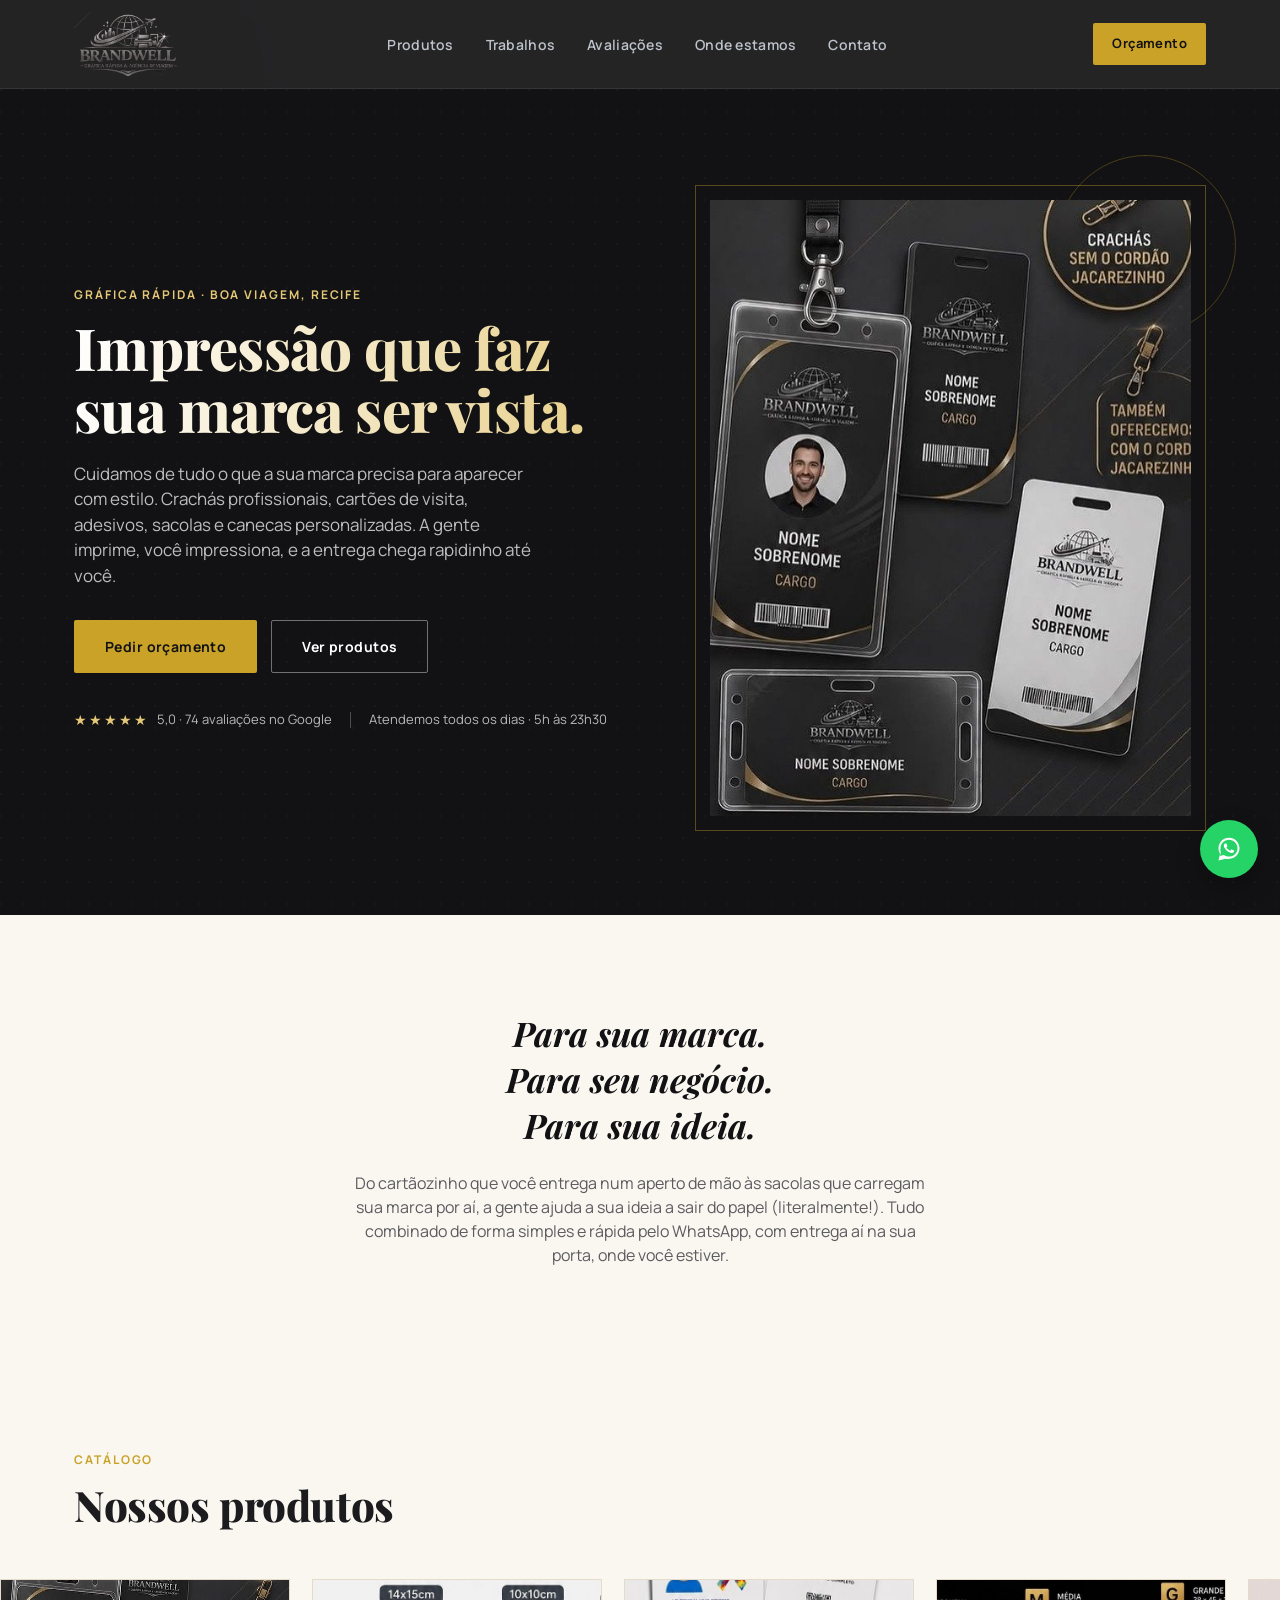
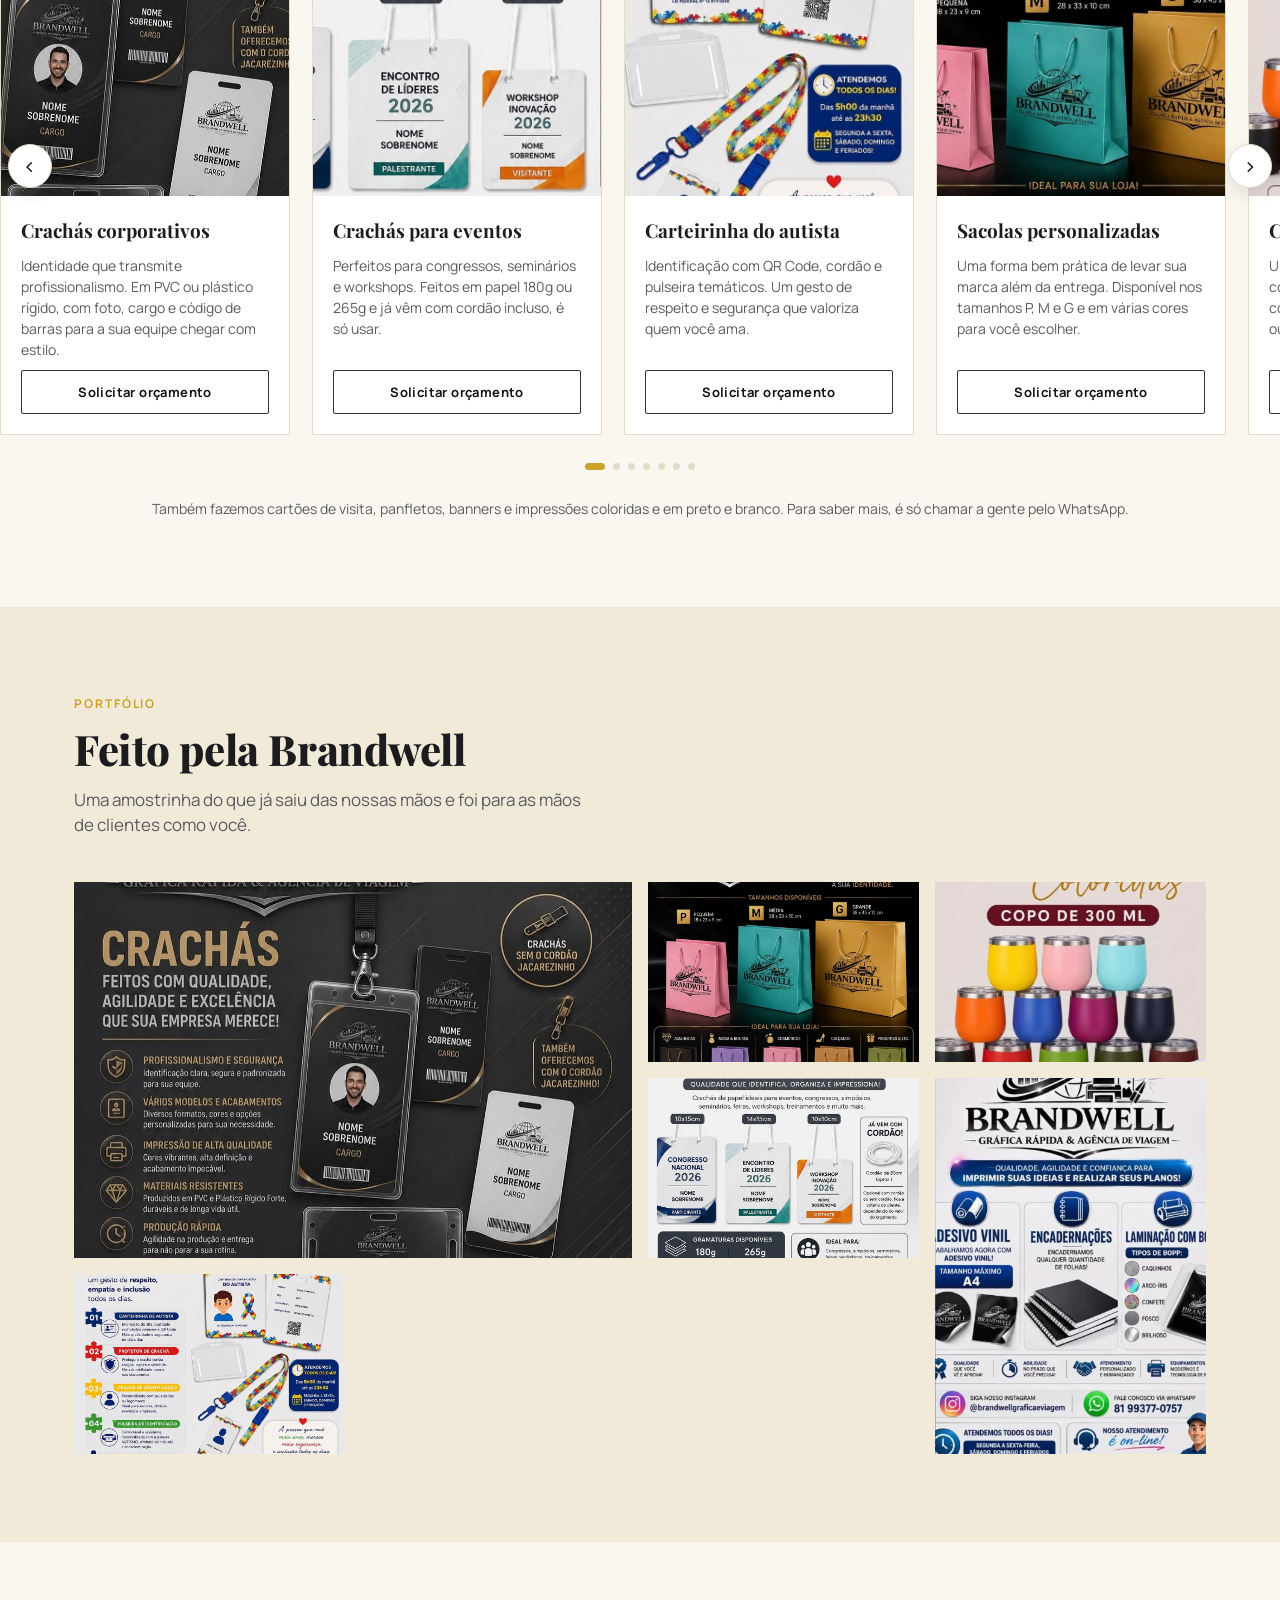
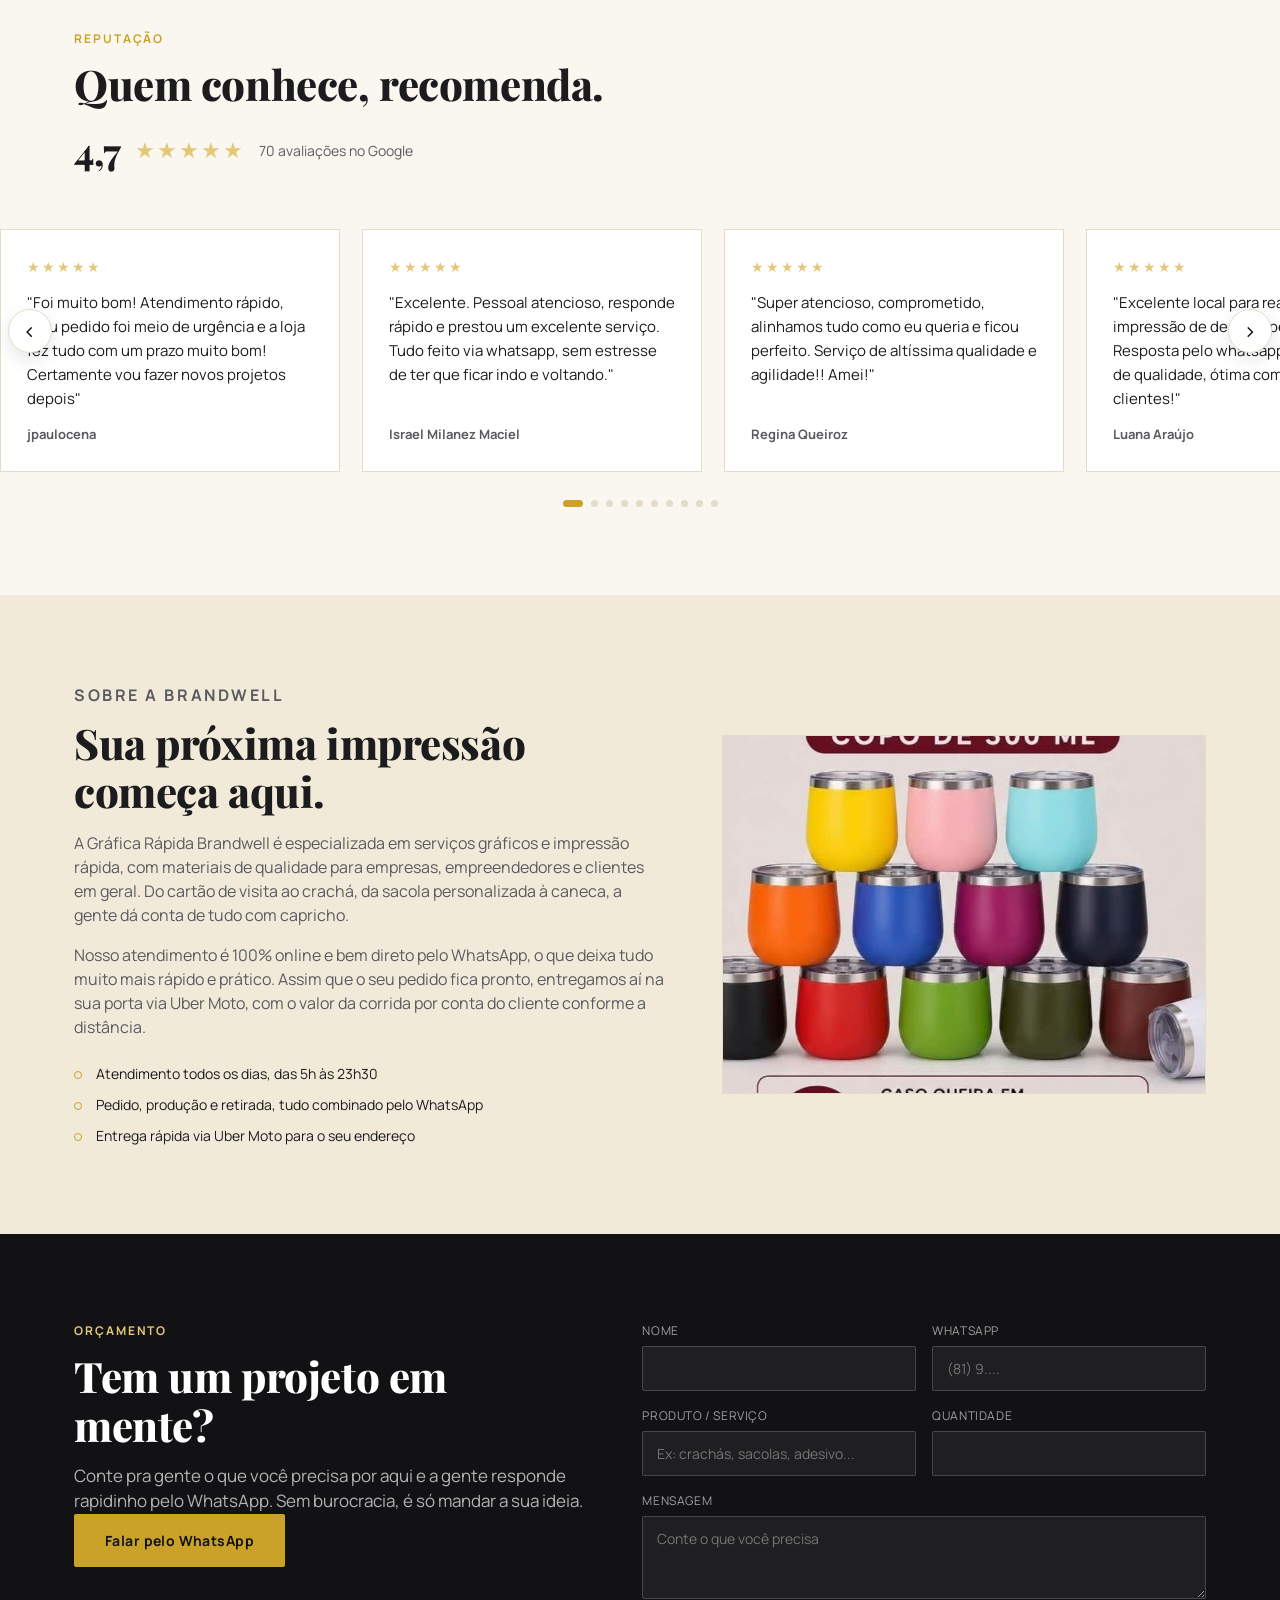
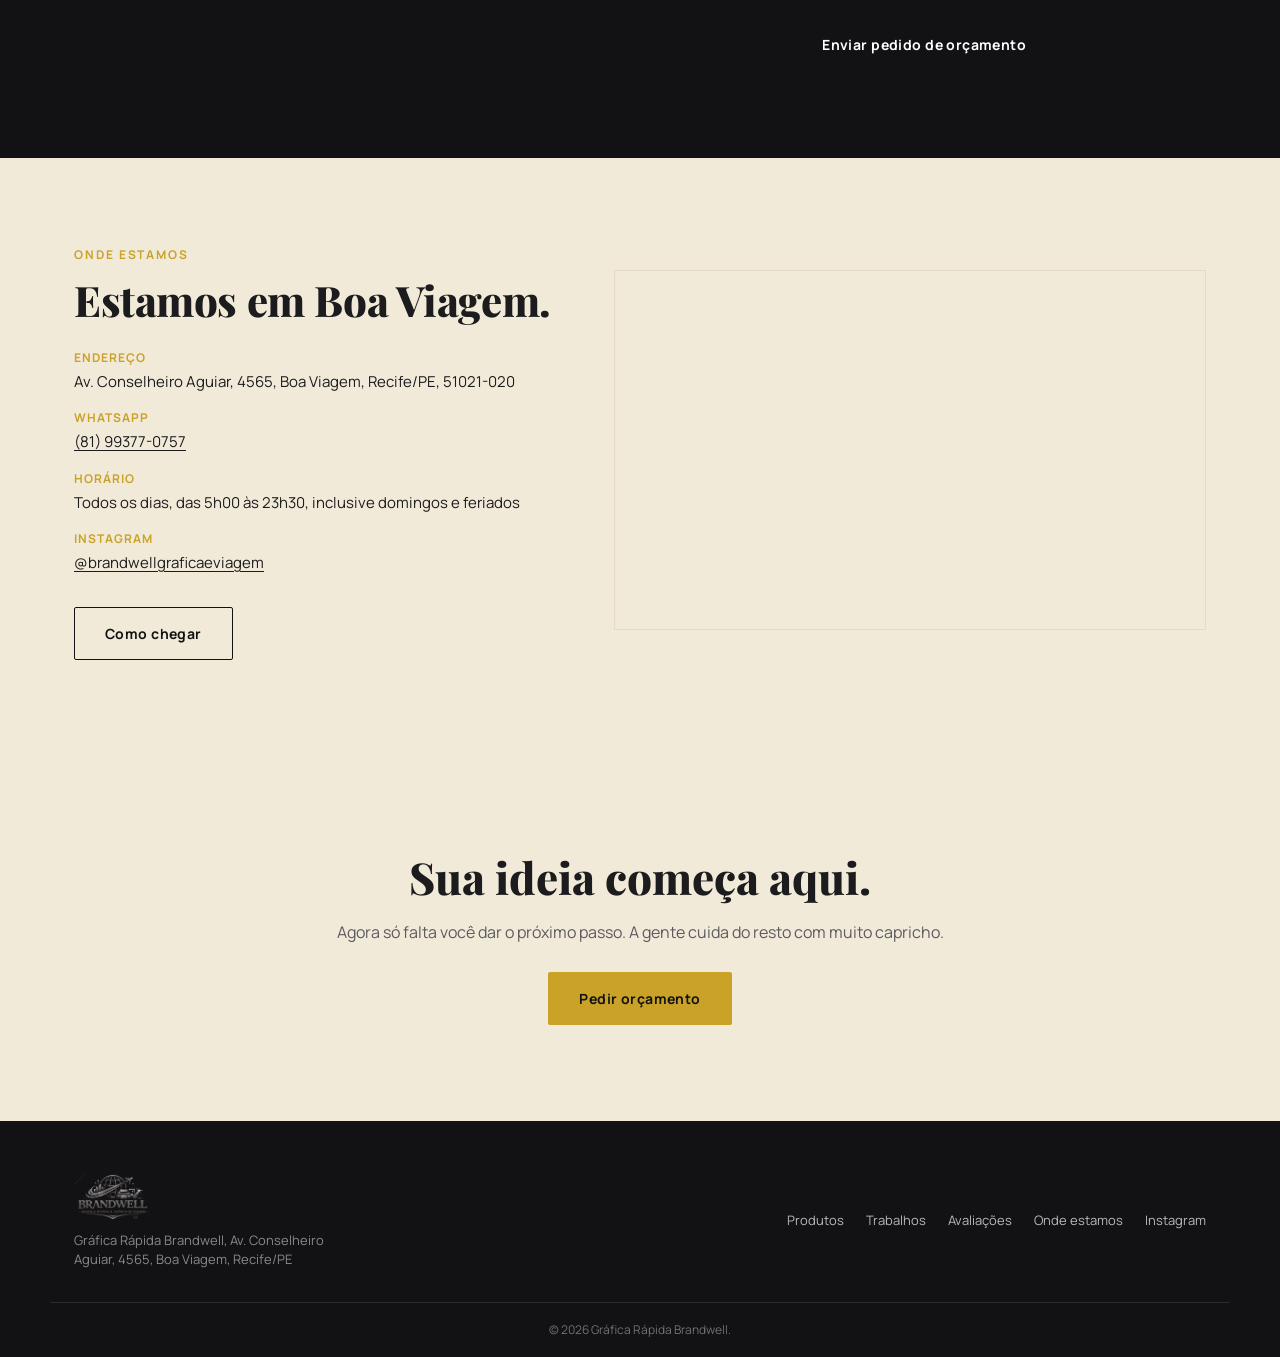
==== commit fea94172: "Add files via upload" ====
--- a/index.html
+++ b/index.html
@@ -13,6 +13,9 @@
 <link rel="stylesheet" href="style.css">
 </head>
 <body>
+
+<!-- Barra de progresso de rolagem -->
+<div class="scroll-progress" id="scrollProgress" aria-hidden="true"></div>
 
 <!-- ============ HEADER ============ -->
 <header class="site-header" id="siteHeader">
@@ -67,15 +70,15 @@
   <section class="hero">
     <div class="hero-texture" aria-hidden="true"></div>
     <div class="wrap hero-inner">
-      <div class="hero-copy reveal">
-        <p class="eyebrow eyebrow-light">Gráfica Rápida · Boa Viagem, Recife</p>
-        <h1 class="hero-title">Impressão que faz<br>sua marca ser vista.</h1>
-        <p class="hero-sub">Cuidamos de tudo o que a sua marca precisa para aparecer com estilo. Crachás profissionais, cartões de visita, adesivos, sacolas e canecas personalizadas. A gente imprime, você impressiona, e a entrega chega rapidinho até você.</p>
-        <div class="hero-ctas">
+<div class="hero-copy reveal">
+        <p class="eyebrow eyebrow-light hero-stagger" style="--o:0">Gráfica Rápida · Boa Viagem, Recife</p>
+        <h1 class="hero-title hero-stagger" style="--o:1">Impressão que faz<br>sua marca ser vista.</h1>
+        <p class="hero-sub hero-stagger" style="--o:2">Cuidamos de tudo o que a sua marca precisa para aparecer com estilo. Crachás profissionais, cartões de visita, adesivos, sacolas e canecas personalizadas. A gente imprime, você impressiona, e a entrega chega rapidinho até você.</p>
+        <div class="hero-ctas hero-stagger" style="--o:3">
           <a href="#" class="btn btn-gold" id="heroCtaPrimary" target="_blank" rel="noopener">Pedir orçamento</a>
           <a href="#produtos" class="btn btn-outline-light">Ver produtos</a>
         </div>
-        <div class="hero-meta">
+        <div class="hero-meta hero-stagger" style="--o:4">
           <div class="hero-meta-item">
             <span class="stars" aria-hidden="true">★★★★★</span>
             <span>5,0 · 74 avaliações no Google</span>
@@ -440,6 +443,9 @@
   <img id="lightboxImg" src="" alt="">
 </div>
 
+<!-- Botão voltar ao topo -->
+<button class="to-top" id="toTop" aria-label="Voltar ao topo">↑</button>
+
 <script src="script.js"></script>
 </body>
 </html>
--- a/style.css
+++ b/style.css
@@ -663,7 +663,129 @@
   .gallery-item-big{ grid-column:span 2; grid-row:span 1; }
   .gallery-item-tall{ grid-row:span 1; }
 
-  .quote-form{ grid-template-columns:1fr; }
+.quote-form{ grid-template-columns:1fr; }
   .section, .section-alt{ padding:64px 0; }
   .narrative{ padding:64px 0; }
 }
+
+/* =========================================================
+   Efeitos adicionais — PC + Mobile
+========================================================= */
+
+/* ---------- Barra de progresso de rolagem ---------- */
+.scroll-progress{
+  position:fixed; top:0; left:0; z-index:400;
+  height:3px; width:0%;
+  background:linear-gradient(90deg, var(--gold), var(--gold-light));
+  box-shadow:0 0 12px rgba(201,162,39,.6);
+  pointer-events:none;
+}
+
+/* ---------- Botão voltar ao topo ---------- */
+.to-top{
+  position:fixed; right:22px; bottom:96px; z-index:200;
+  width:46px; height:46px; border-radius:50%;
+  border:1px solid var(--gold);
+  background:var(--ink); color:var(--gold-light);
+  font-size:20px; line-height:1;
+  display:flex; align-items:center; justify-content:center;
+  opacity:0; transform:translateY(16px); pointer-events:none;
+  transition:opacity .3s ease, transform .3s ease, background .25s ease, color .25s ease;
+  box-shadow:0 8px 20px rgba(0,0,0,.25);
+}
+.to-top.show{ opacity:1; transform:none; pointer-events:auto; }
+.to-top:hover{ background:var(--gold); color:var(--ink); }
+
+/* ---------- Stagger de entrada do hero ---------- */
+.hero-stagger{ opacity:0; transform:translateY(24px); }
+.hero-copy.in .hero-stagger{
+  animation:heroIn .7s cubic-bezier(.22,.61,.36,1) forwards;
+  animation-delay:calc(var(--o,0) * .12s);
+}
+@keyframes heroIn{ to{ opacity:1; transform:none; } }
+
+/* ---------- Variantes de reveal (esquerda/direita) ---------- */
+.reveal-left{ opacity:0; transform:translateX(-40px); }
+.reveal-left.in{ opacity:1; transform:none; }
+.reveal-right{ opacity:0; transform:translateX(40px); }
+.reveal-right.in{ opacity:1; transform:none; }
+.reveal-left, .reveal-right{ transition:opacity .7s cubic-bezier(.22,.61,.36,1), transform .7s cubic-bezier(.22,.61,.36,1); }
+
+/* ---------- Brilho de varredura (shine) nos cards ---------- */
+.product-card, .review-card{ position:relative; overflow:hidden; }
+.product-card::before, .review-card::before{
+  content:"";
+  position:absolute; top:0; left:-120%;
+  width:60%; height:100%;
+  background:linear-gradient(120deg, transparent, rgba(255,255,255,.55), transparent);
+  transform:skewX(-20deg);
+  opacity:0;
+  pointer-events:none;
+  z-index:2;
+}
+.product-card:hover::before, .review-card:hover::before{ opacity:1; animation:shine 1s ease; }
+@keyframes shine{ to{ left:130%; } }
+
+/* ---------- Tilt sutil nos cards (desktop) ---------- */
+@media (hover:hover) and (pointer:fine){
+  .product-card, .review-card{
+    transform-style:preserve-3d;
+    will-change:transform;
+  }
+  .product-card.tilt, .review-card.tilt{ transition:transform .12s ease; }
+}
+
+/* ---------- Focus animado nos inputs ---------- */
+.field input, .field textarea{
+  transition:border-color .2s ease, box-shadow .2s ease, background .2s ease;
+}
+.field input:focus, .field textarea:focus{
+  box-shadow:0 0 0 0 rgba(201,162,39,.35);
+  animation:inputGlow 1.6s ease-in-out infinite;
+}
+@keyframes inputGlow{
+  0%,100%{ box-shadow:0 0 0 1px var(--gold), 0 0 0 3px rgba(201,162,39,.15); }
+  50%{ box-shadow:0 0 0 1px var(--gold), 0 0 0 7px rgba(201,162,39,.08); }
+}
+
+/* ---------- Cursor spotlight (desktop) ---------- */
+.cursor-glow{
+  position:fixed; top:0; left:0; z-index:999;
+  width:480px; height:480px;
+  margin-left:-240px; margin-top:-240px;
+  border-radius:50%;
+  background:radial-gradient(circle, rgba(201,162,39,.10), transparent 60%);
+  pointer-events:none;
+  opacity:0;
+  transition:opacity .4s ease;
+}
+.cursor-glow.on{ opacity:1; }
+@media (hover:none), (pointer:coarse), (max-width:760px){
+  .cursor-glow{ display:none; }
+}
+
+/* ---------- Sparkles no clique em botões ---------- */
+.spark{
+  position:fixed; z-index:1000; pointer-events:none;
+  width:5px; height:5px; border-radius:50%;
+  background:var(--gold-light);
+  box-shadow:0 0 6px var(--gold);
+  animation:sparkFly .7s ease-out forwards;
+}
+@keyframes sparkFly{
+  0%{ opacity:1; transform:translate(0,0) scale(1); }
+  100%{ opacity:0; transform:translate(var(--tx),var(--ty)) scale(.2); }
+}
+
+/* ---------- Contador animado ---------- */
+.reviews-score-number{ display:inline-block; }
+
+/* ---------- Reduced motion para os novos efeitos ---------- */
+@media (prefers-reduced-motion: reduce){
+  .hero-stagger{ opacity:1; transform:none; animation:none; }
+  .scroll-progress{ transition:none; }
+  .to-top{ transition:none; }
+  .product-card::before, .review-card::before{ animation:none; }
+  .field input:focus, .field textarea:focus{ animation:none; }
+  .cursor-glow{ display:none; }
+}
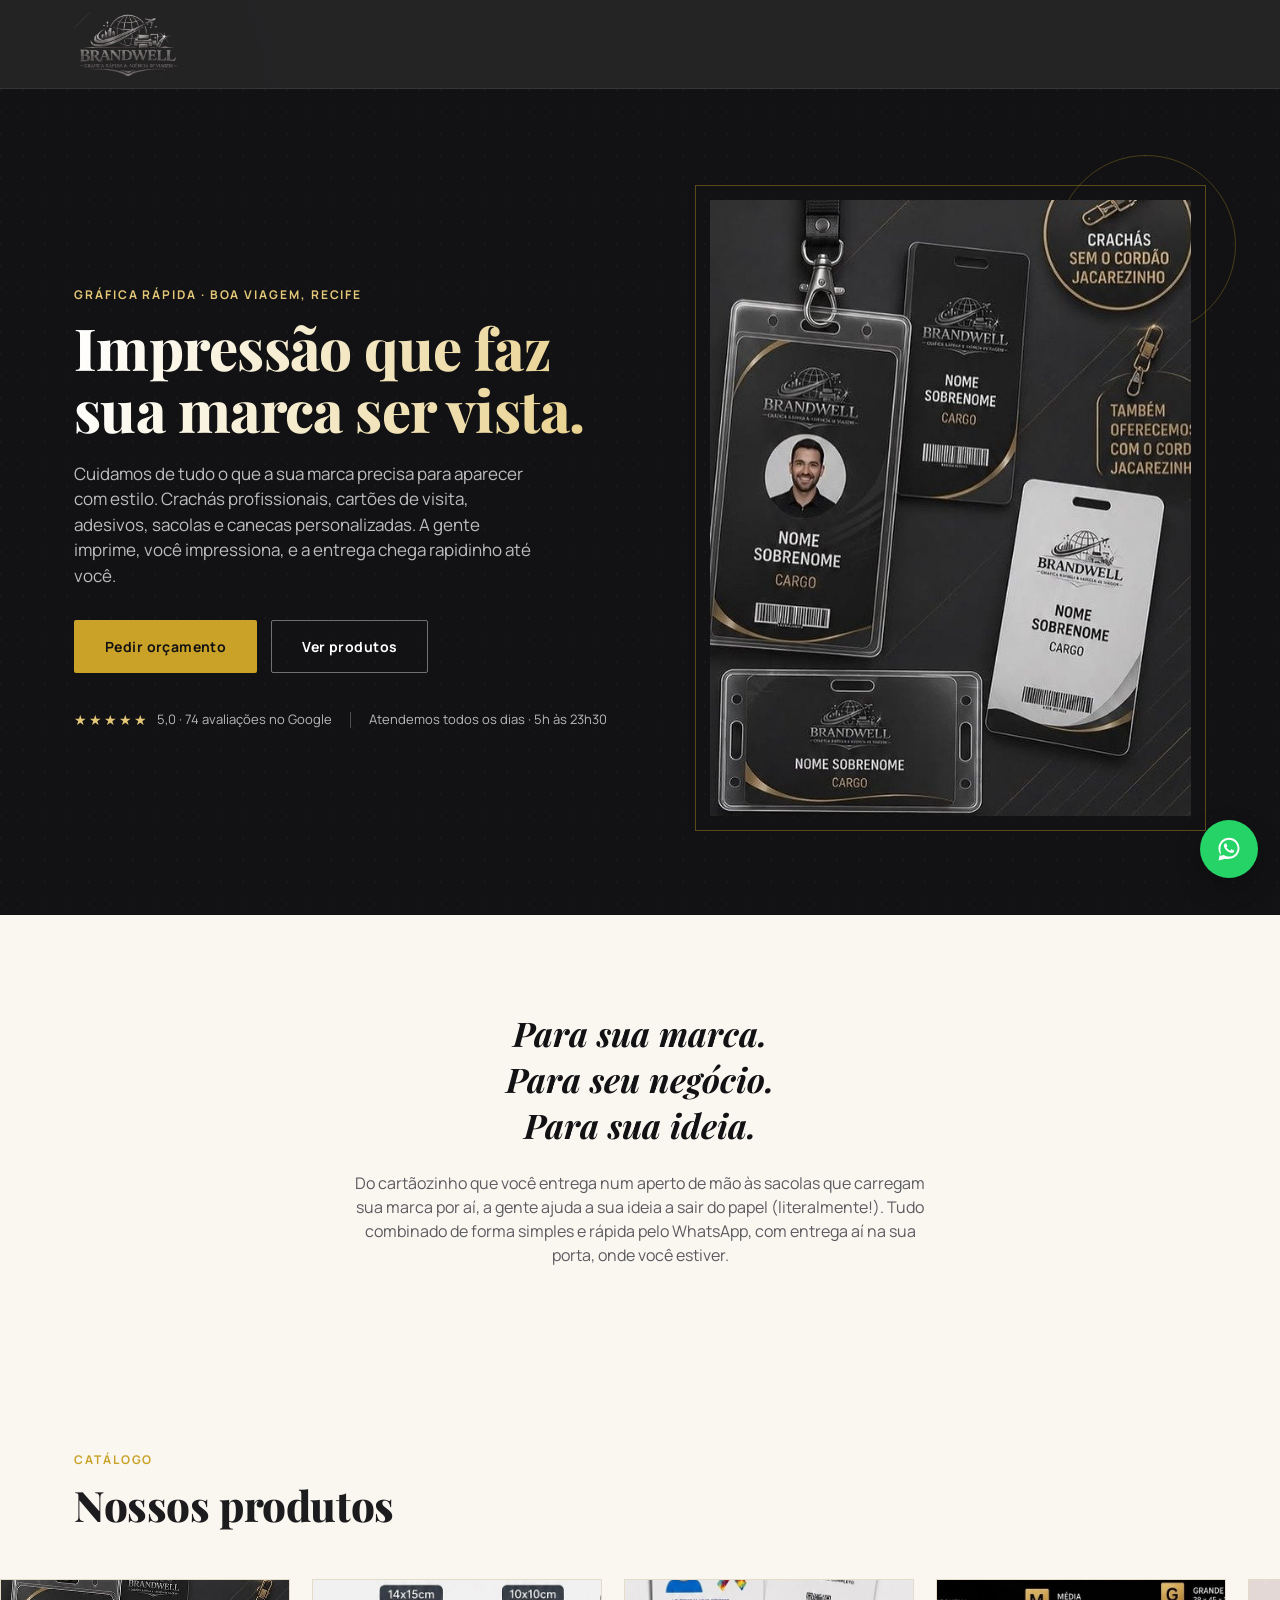
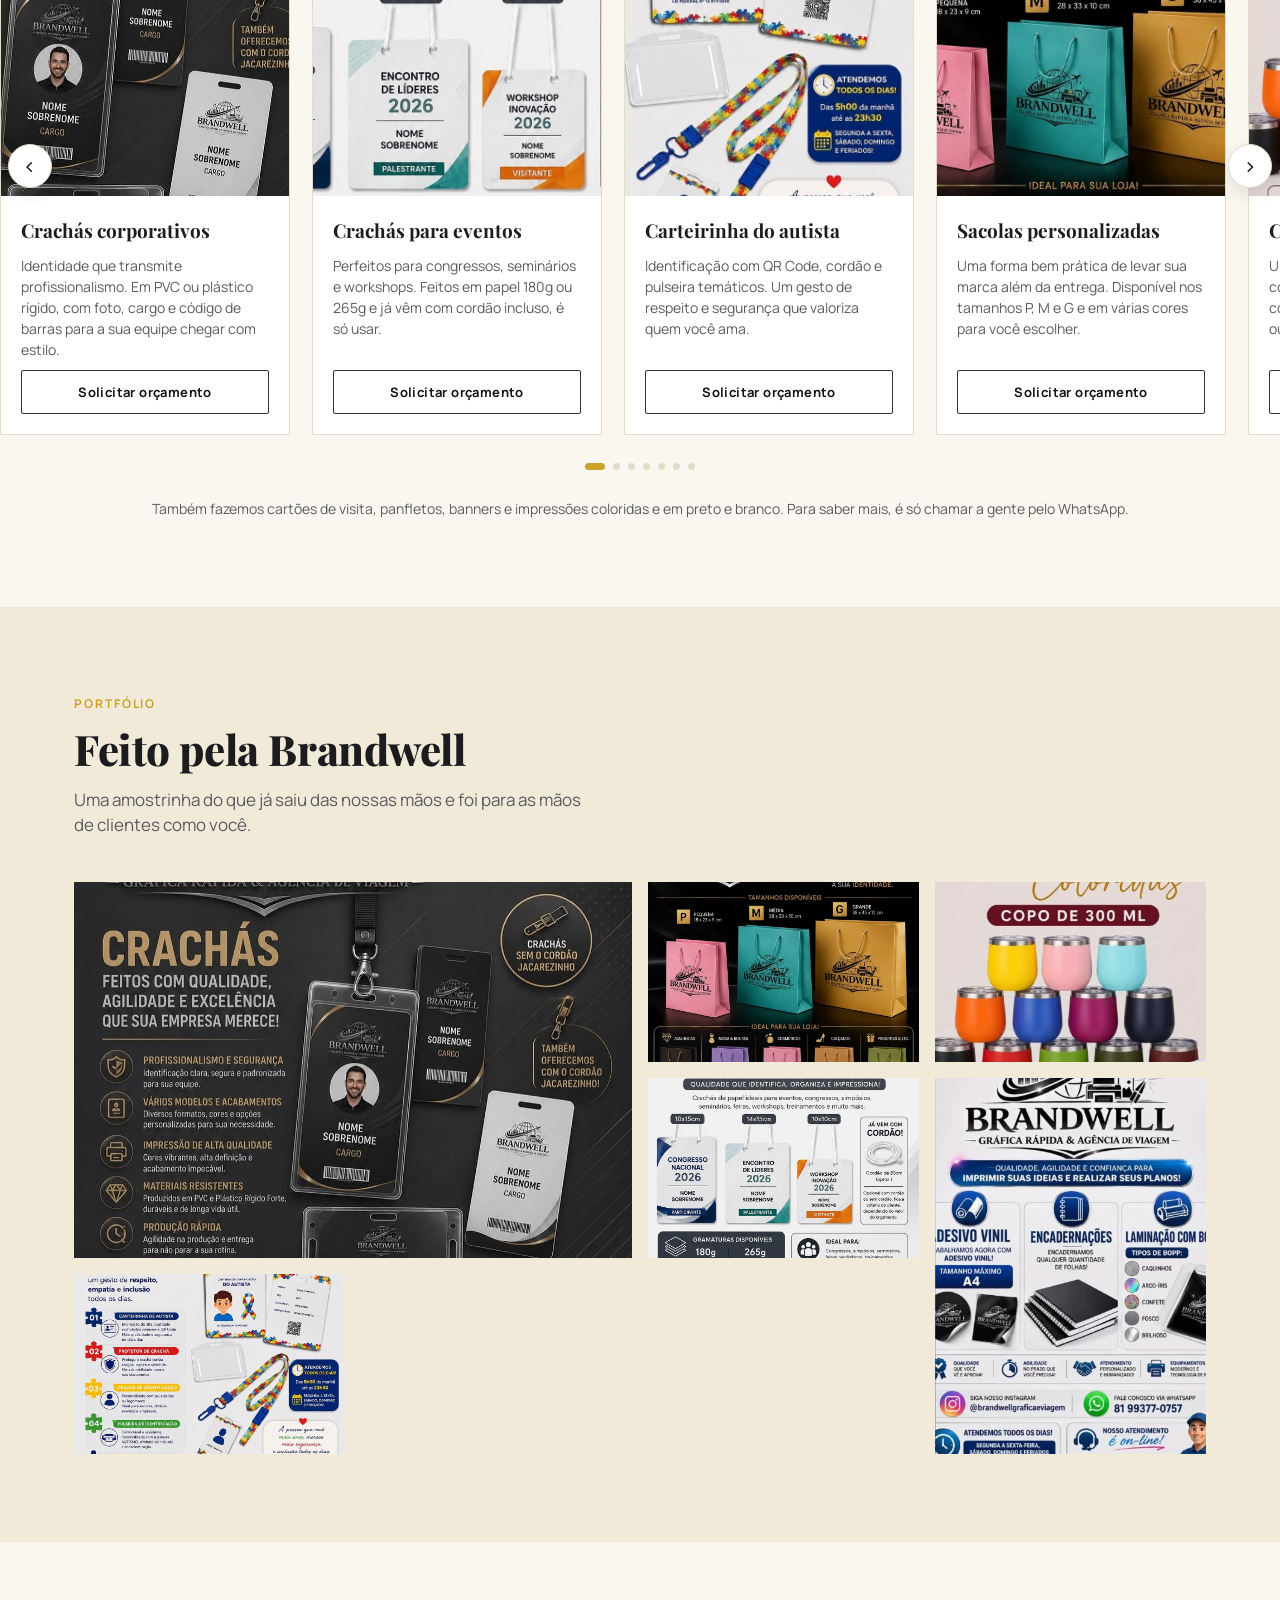
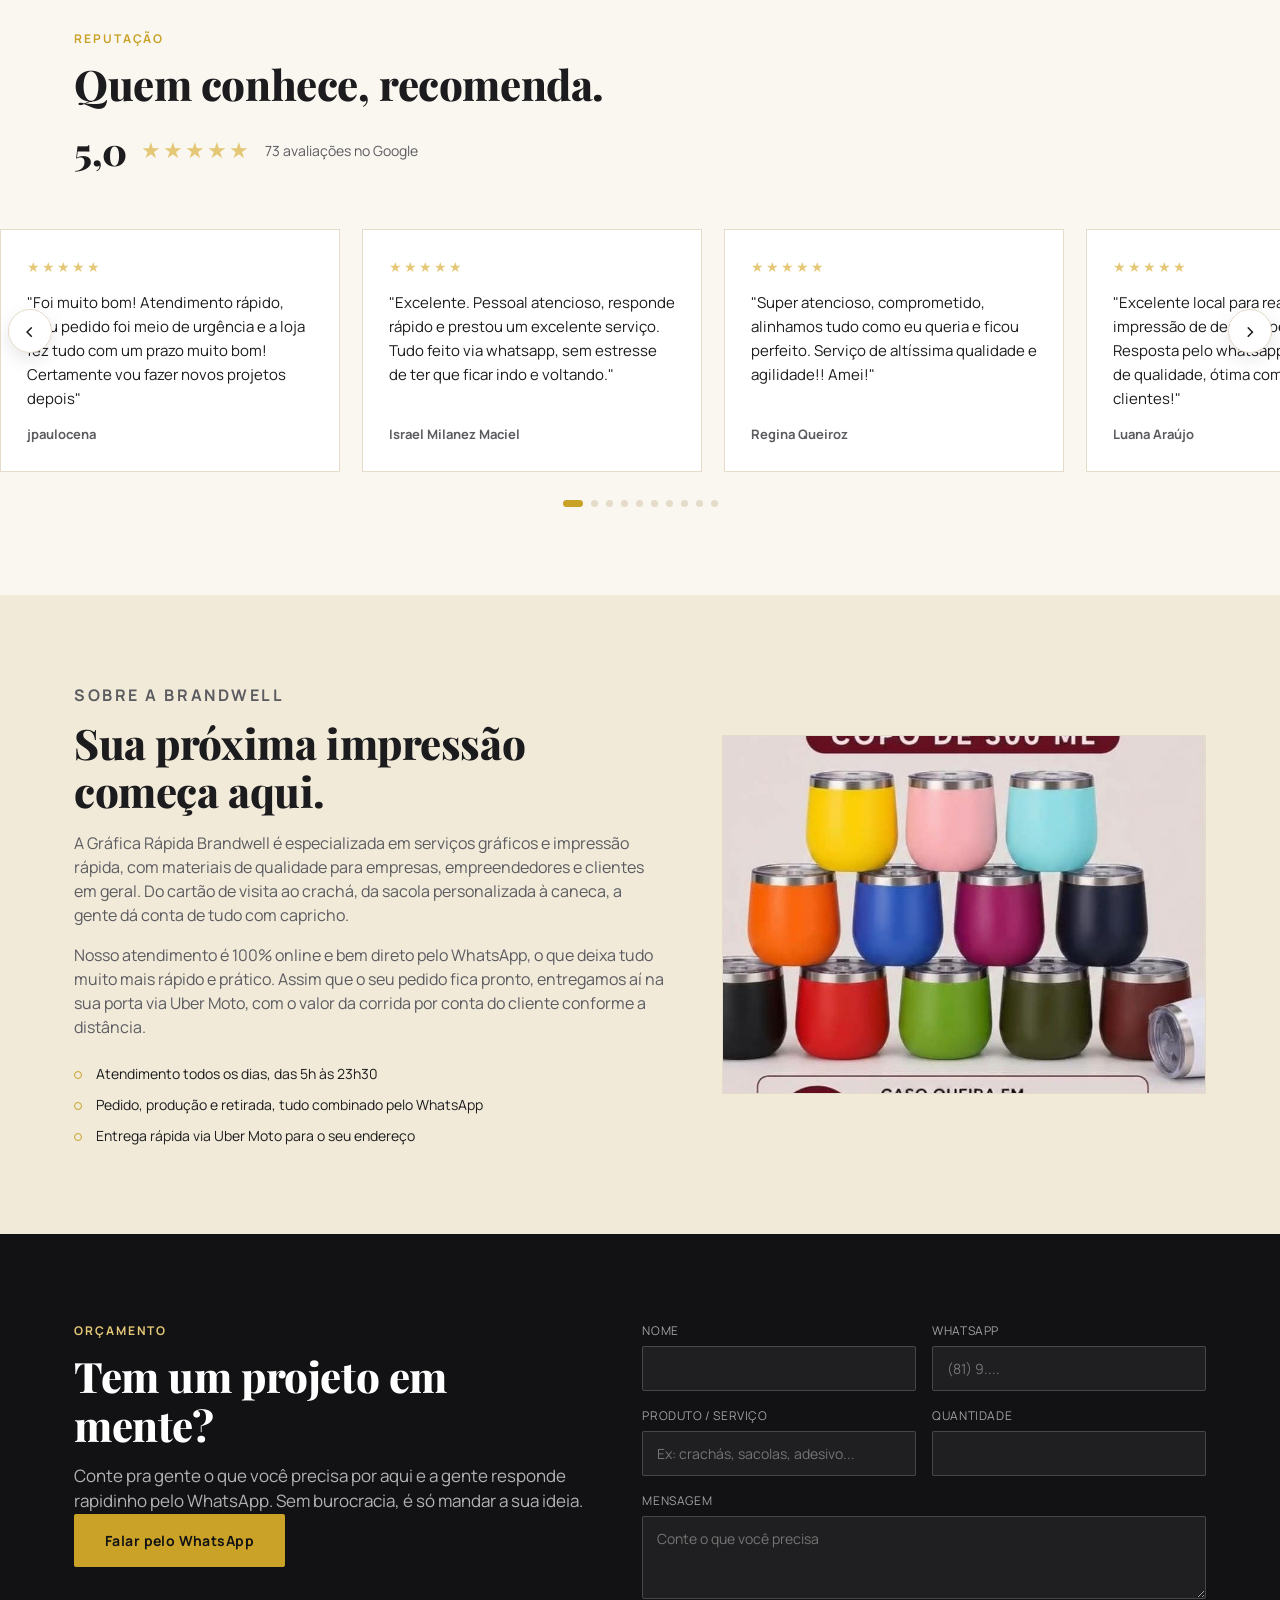
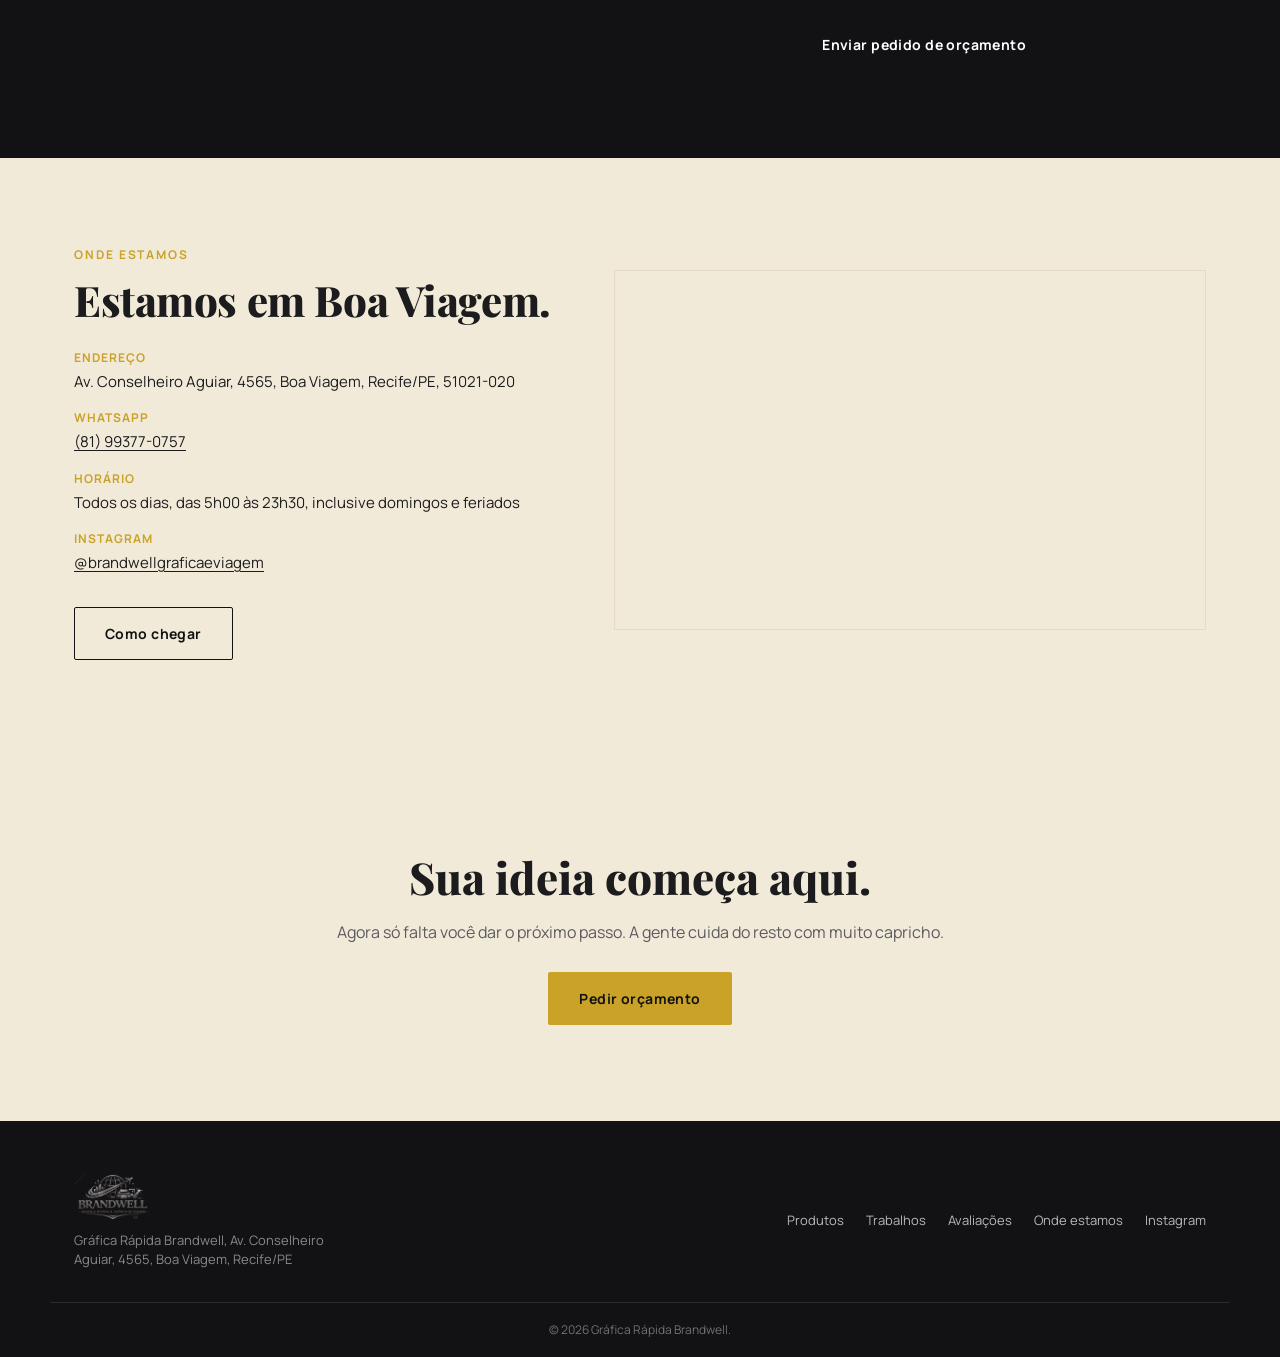
==== commit d02be9ec: "Add files via upload" ====
--- a/index.html
+++ b/index.html
@@ -19,25 +19,10 @@
 
 <!-- ============ HEADER ============ -->
 <header class="site-header" id="siteHeader">
-  <div class="wrap header-inner">
+<div class="wrap header-inner">
     <a href="#topo" class="brand">
       <img src="assets/logo.png" alt="Brandwell — Gráfica Rápida" class="brand-mark">
     </a>
-
-    <nav class="main-nav" id="mainNav">
-      <a href="#produtos">Produtos</a>
-      <a href="#trabalhos">Trabalhos</a>
-      <a href="#avaliacoes">Avaliações</a>
-      <a href="#localizacao">Onde estamos</a>
-      <a href="#contato">Contato</a>
-    </nav>
-
-    <div class="header-actions">
-      <a class="btn btn-gold btn-sm" id="headerCta" href="#" target="_blank" rel="noopener">Orçamento</a>
-      <button class="nav-toggle" id="navToggle" aria-label="Abrir menu" aria-expanded="false">
-        <span></span><span></span><span></span>
-      </button>
-    </div>
   </div>
 </header>
 
